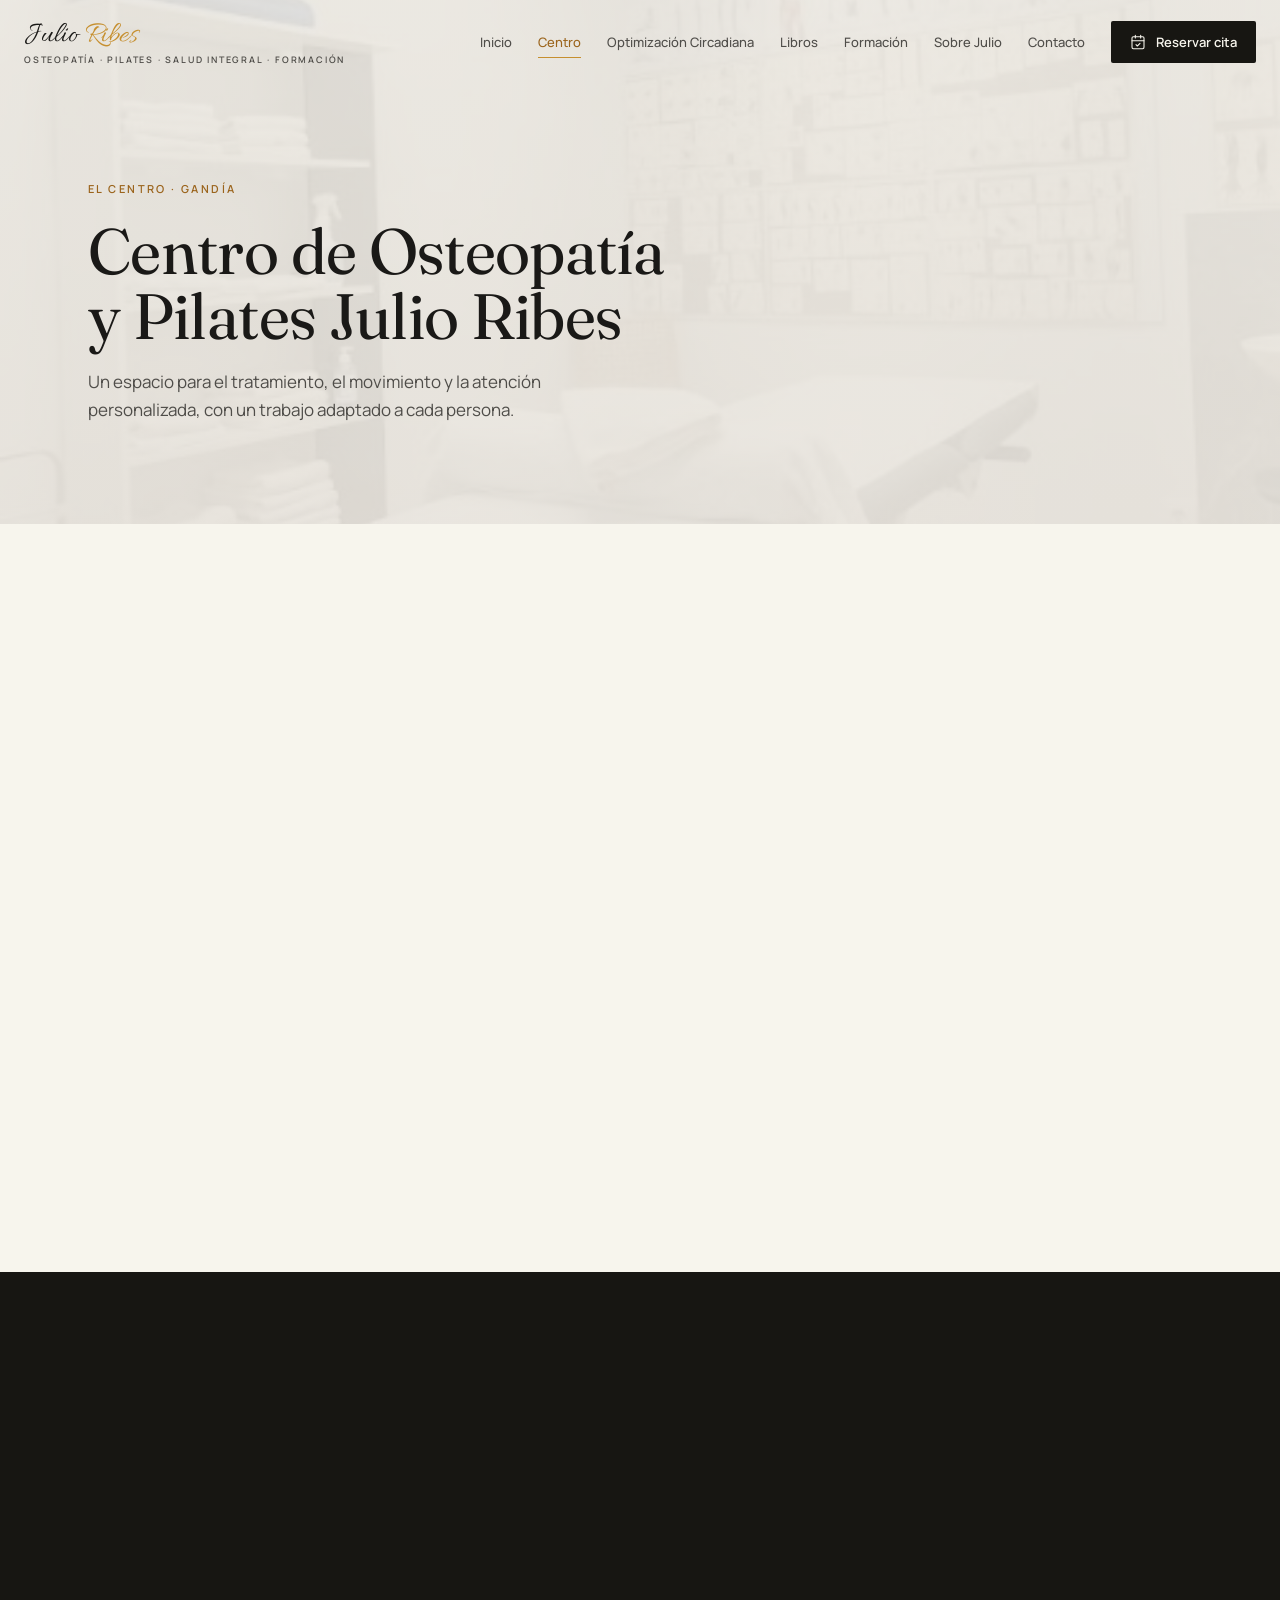
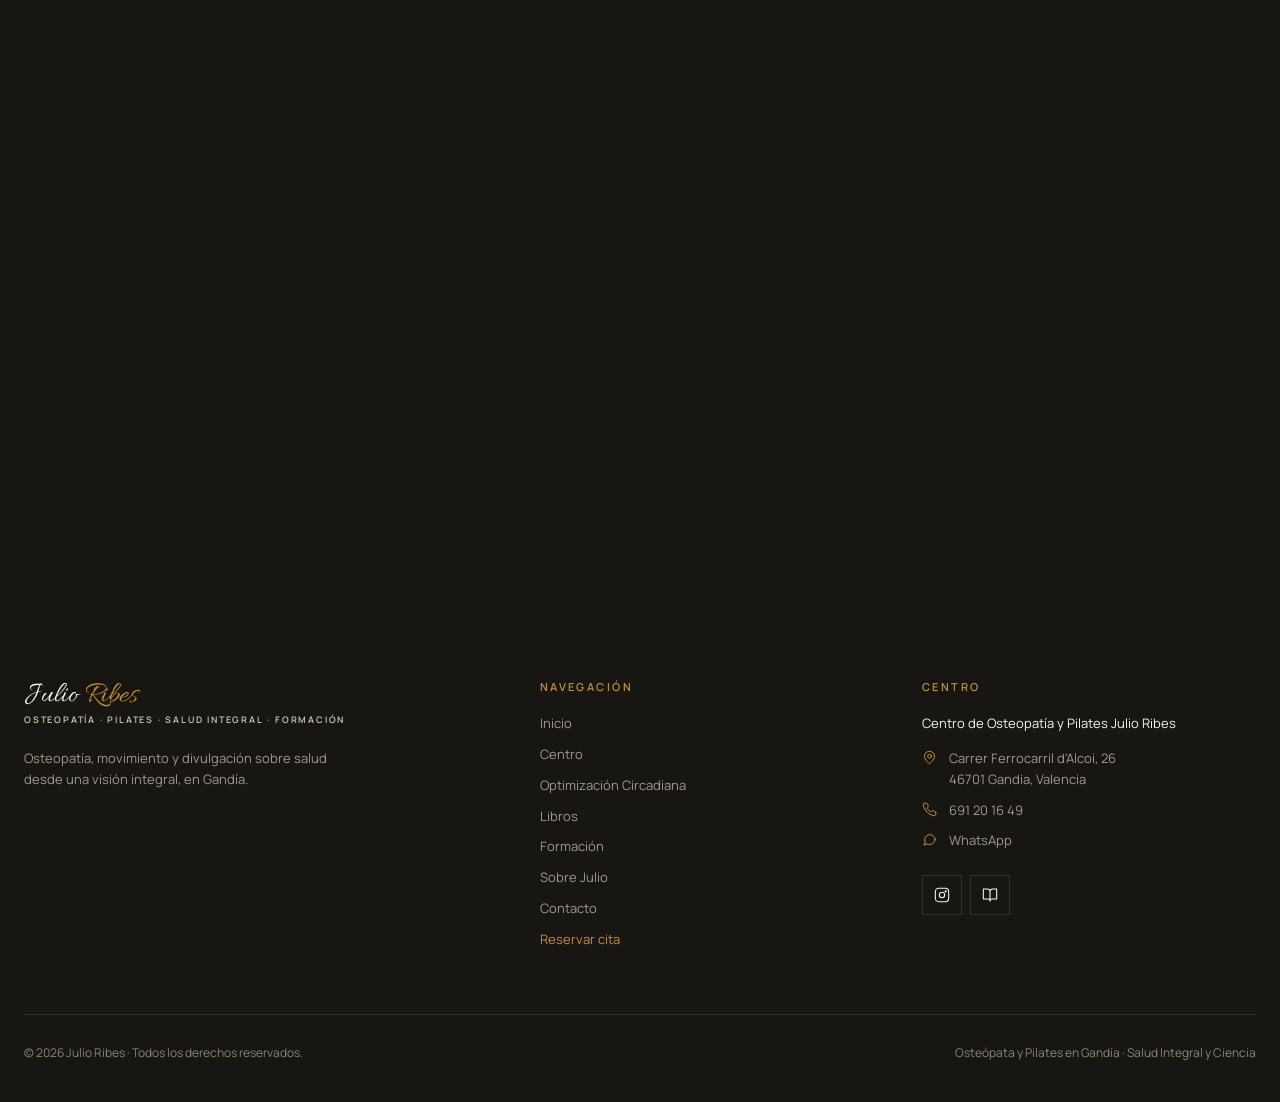
==== centro.html @ cc2babf0 "Página del centro: mosaico, filosofía de trabajo, galería y ubicación" ====
<!DOCTYPE html>
<html lang="es">
<head>
  <meta charset="UTF-8">
  <meta name="viewport" content="width=device-width, initial-scale=1.0">
  <title>Centro de Osteopatía y Pilates Julio Ribes · Gandía</title>
  <meta name="description" content="Osteopatía y Pilates con máquinas en grupos reducidos en Gandía. Atención personalizada en el Centro de Osteopatía y Pilates Julio Ribes.">
  <link rel="icon" type="image/jpeg" href="assets/favicon.jpg">
  <link rel="preconnect" href="https://fonts.googleapis.com">
  <link rel="preconnect" href="https://fonts.gstatic.com" crossorigin>
  <link href="https://fonts.googleapis.com/css2?family=Allura&family=Fraunces:ital,opsz,wght@0,9..144,400;1,9..144,400&family=Manrope:wght@400;500;600&display=swap" rel="stylesheet">
  <link rel="stylesheet" href="styles.css">
</head>
<body>
  <header class="site-header site-header--overlay">
    <div class="container container--wide site-header__inner">
      <a class="brand" href="index.html" aria-label="Julio Ribes, inicio">
          <span class="brand__name">Julio <span>Ribes</span></span>
          <span class="brand__tagline">Osteopatía · Pilates · Salud Integral · Formación</span>
        </a>
      <button class="nav-toggle" type="button" aria-expanded="false" aria-controls="site-nav" aria-label="Abrir menú">
        <span></span><span></span><span></span>
      </button>
      <nav class="site-nav" id="site-nav" aria-label="Principal">
        <ul class="site-nav__list">
            <li><a class="site-nav__link" href="index.html">Inicio</a></li>
            <li><a class="site-nav__link" href="centro.html" aria-current="page">Centro</a></li>
            <li><a class="site-nav__link" href="optimizacion-circadiana.html">Optimización Circadiana</a></li>
            <li><a class="site-nav__link" href="libros.html">Libros</a></li>
            <li><a class="site-nav__link" href="formacion.html">Formación</a></li>
            <li><a class="site-nav__link" href="sobre-julio.html">Sobre Julio</a></li>
            <li><a class="site-nav__link" href="contacto.html">Contacto</a></li>
        </ul>
        <a class="btn btn--dark" href="reservar.html"><svg class="icon" viewBox="0 0 24 24" aria-hidden="true"><rect x="3" y="4" width="18" height="18" rx="2"/><path d="M16 2v4M8 2v4M3 10h18M9 16l2 2 4-4"/></svg> Reservar cita</a>
      </nav>
    </div>
  </header>

  <main>
    <section class="page-hero page-hero--centro">
      <div class="page-hero__bg" aria-hidden="true"></div>
      <div class="container">
        <span class="eyebrow">El centro · Gandía</span>
        <h1 class="title-xl">Centro de Osteopatía<br>y Pilates Julio Ribes</h1>
        <p class="lead">Un espacio para el tratamiento, el movimiento y la atención personalizada, con un trabajo adaptado a cada persona.</p>
      </div>
    </section>

    <section class="section" aria-labelledby="lugar">
      <div class="container split reveal">
        <div class="mosaic">
          <figure class="mosaic__tall"><img src="assets/pilates-reformers.jpg" alt="Clase de Pilates con máquinas reformer en el centro" width="912" height="1600" loading="lazy"></figure>
          <figure class="mosaic__square"><img src="assets/rotulo-pilates.jpg" alt="Rótulo de madera Julio Ribes Pilates" width="1220" height="1190" loading="lazy"></figure>
          <figure class="mosaic__square"><img src="assets/reformer-ejercicio.jpg" alt="Ejercicio sobre reformer de Pilates" width="358" height="307" loading="lazy"></figure>
        </div>
        <div class="split__body">
          <h2 class="title-md" id="lugar">Un lugar pensado para escuchar tu cuerpo</h2>
          <p class="lead">En el centro se combinan la osteopatía y el Pilates con una atención cercana y personalizada. Cada persona recibe un trabajo adaptado a sus necesidades, con tiempo para escuchar, comprender y acompañar.</p>
          <ul class="services">
            <li class="service"><svg class="icon" viewBox="0 0 24 24" aria-hidden="true"><path d="M22 12h-4l-3 9L9 3l-3 9H2"/></svg><h3>Osteopatía</h3><p>Un abordaje manual que busca el origen del problema, no solo el síntoma.</p></li>
            <li class="service"><svg class="icon" viewBox="0 0 24 24" aria-hidden="true"><path d="M16 21v-2a4 4 0 0 0-4-4H6a4 4 0 0 0-4 4v2"/><circle cx="9" cy="7" r="4"/><path d="M22 21v-2a4 4 0 0 0-3-3.9M16 3.1a4 4 0 0 1 0 7.8"/></svg><h3>Pilates</h3><p>Clases con máquinas, adaptadas a cada persona y en grupos reducidos.</p></li>
          </ul>
        </div>
      </div>
    </section>

    <section class="section section--tight section--dark" aria-labelledby="filosofia">
      <div class="container split reveal">
        <div>
          <span class="eyebrow">Filosofía de trabajo</span>
          <h2 class="title-md" id="filosofia">Atención personalizada, de verdad</h2>
          <p class="lead lead--sm">El objetivo es entender qué te ocurre y darte herramientas prácticas para tu día a día. Grupos reducidos, seguimiento cercano y confianza en cada paso del proceso.</p>
        </div>
        <div>
          <span class="eyebrow">La primera visita</span>
          <ol class="visit-list">
            <li><i>01</i> Conversamos sobre tu historia, tus hábitos y lo que sientes.</li>
            <li><i>02</i> Valoramos tu cuerpo para comprender el origen del problema.</li>
            <li><i>03</i> Diseñamos un abordaje adaptado a ti, con osteopatía y movimiento.</li>
          </ol>
        </div>
      </div>
    </section>

    <section class="section" aria-labelledby="galeria">
      <div class="container reveal">
        <span class="eyebrow">Galería</span>
        <h2 class="title-md" id="galeria">El espacio</h2>
        <div class="gallery">
          <figure><img src="assets/centro-entrada.jpg" alt="Entrada del centro de osteopatía Julio Ribes" width="1200" height="1600" loading="lazy"></figure>
          <figure><img src="assets/pilates-reformers.jpg" alt="Sesión de Pilates en grupo reducido" width="912" height="1600" loading="lazy"></figure>
          <figure><img src="assets/centro-consulta.jpg" alt="Sala de consulta con camilla" width="499" height="546" loading="lazy"></figure>
          <figure><img src="assets/tratamiento-luz-roja.jpg" alt="Tratamiento manual bajo luz roja" width="376" height="661" loading="lazy"></figure>
        </div>
      </div>
    </section>

    <section class="testimonials" aria-labelledby="resenas">
      <div class="container text-center reveal">
        <span class="eyebrow">Reseñas reales de Google</span>
        <h2 class="title-lg" id="resenas">Lo que dicen quienes ya pasaron por aquí</h2>
        <p class="rating-pill"><span class="stars" aria-label="5 estrellas"><svg viewBox="0 0 24 24" aria-hidden="true"><path d="M12 2.5l2.9 6 6.6.9-4.8 4.6 1.2 6.5L12 17.4 6.1 20.5l1.2-6.5L2.5 9.4l6.6-.9z"/></svg><svg viewBox="0 0 24 24" aria-hidden="true"><path d="M12 2.5l2.9 6 6.6.9-4.8 4.6 1.2 6.5L12 17.4 6.1 20.5l1.2-6.5L2.5 9.4l6.6-.9z"/></svg><svg viewBox="0 0 24 24" aria-hidden="true"><path d="M12 2.5l2.9 6 6.6.9-4.8 4.6 1.2 6.5L12 17.4 6.1 20.5l1.2-6.5L2.5 9.4l6.6-.9z"/></svg><svg viewBox="0 0 24 24" aria-hidden="true"><path d="M12 2.5l2.9 6 6.6.9-4.8 4.6 1.2 6.5L12 17.4 6.1 20.5l1.2-6.5L2.5 9.4l6.6-.9z"/></svg><svg viewBox="0 0 24 24" aria-hidden="true"><path d="M12 2.5l2.9 6 6.6.9-4.8 4.6 1.2 6.5L12 17.4 6.1 20.5l1.2-6.5L2.5 9.4l6.6-.9z"/></svg></span> <strong>5,0</strong> en Google · 75 reseñas</p>
        <div class="slider" data-slider>
          <div class="slider__viewport">
            <ul class="slider__track">
            <li class="slide">
              <figure class="quote-card">
                <blockquote>Julio es un gran profesional que encuentra de donde viene el problema para dar la mejor solución. No ha fallado en ninguno de mis diagnósticos y para mi, tanto él como su equipo son los mejores. Recomendable al 100000%</blockquote>
                <figcaption><strong>Susana T.</strong><span>Reseña de Google</span></figcaption>
              </figure>
            </li>
            <li class="slide">
              <figure class="quote-card">
                <blockquote>Son muy buenos. Siempre atentos y ofreciendo lo mejor. Cuidándote hasta el último detalle. Son muchos años ya, y estoy encantada. Recomiendo 100% a estos increíbles profesionales.</blockquote>
                <figcaption><strong>Debora A.</strong><span>Reseña de Google</span></figcaption>
              </figure>
            </li>
            </ul>
          </div>
          <div class="slider__controls">
            <button class="slider__btn" type="button" data-slider-prev aria-label="Reseña anterior"><svg class="icon" viewBox="0 0 24 24" aria-hidden="true"><path d="m15 18-6-6 6-6"/></svg></button>
            <div class="slider__dots"></div>
            <button class="slider__btn" type="button" data-slider-next aria-label="Reseña siguiente"><svg class="icon" viewBox="0 0 24 24" aria-hidden="true"><path d="m9 18 6-6-6-6"/></svg></button>
          </div>
        </div>
      </div>
    </section>

    <section class="section section--dark" aria-labelledby="ubicacion">
      <div class="container split reveal">
        <div>
          <span class="eyebrow">Ubicación</span>
          <h2 class="title-md" id="ubicacion">Estamos en Gandía</h2>
          <ul class="contact-lines">
            <li><svg class="icon" viewBox="0 0 24 24" aria-hidden="true"><path d="M20 10c0 6-8 12-8 12s-8-6-8-12a8 8 0 0 1 16 0z"/><circle cx="12" cy="10" r="3"/></svg><span>Carrer Ferrocarril d'Alcoi, 26, 46701 Gandia, Valencia<small>(dentro del pasaje)</small></span></li>
            <li><svg class="icon" viewBox="0 0 24 24" aria-hidden="true"><path d="M22 16.9v3a2 2 0 0 1-2.2 2 19.8 19.8 0 0 1-8.6-3.1 19.5 19.5 0 0 1-6-6A19.8 19.8 0 0 1 2.1 4.2 2 2 0 0 1 4.1 2h3a2 2 0 0 1 2 1.7c.1 1 .4 1.9.7 2.8a2 2 0 0 1-.5 2.1L8.1 9.9a16 16 0 0 0 6 6l1.3-1.3a2 2 0 0 1 2.1-.4c.9.3 1.8.6 2.8.7a2 2 0 0 1 1.7 2z"/></svg><a href="tel:+34691201649">691 20 16 49</a></li>
            <li><svg class="icon" viewBox="0 0 24 24" aria-hidden="true"><path d="M21 11.5a8.4 8.4 0 0 1-9 8.4 8.6 8.6 0 0 1-3.8-.9L3 21l2-5a8.4 8.4 0 1 1 16-4.5z"/></svg><a href="https://wa.me/34691201649" target="_blank" rel="noopener">WhatsApp</a></li>
          </ul>
          <div class="btn-group">
            <a class="btn btn--gold" href="reservar.html"><svg class="icon" viewBox="0 0 24 24" aria-hidden="true"><rect x="3" y="4" width="18" height="18" rx="2"/><path d="M16 2v4M8 2v4M3 10h18M9 16l2 2 4-4"/></svg> Reservar cita</a>
            <a class="btn btn--outline-light" href="https://www.google.com/maps/search/?api=1&query=Carrer+Ferrocarril+d%27Alcoi+26%2C+46701+Gandia" target="_blank" rel="noopener"><svg class="icon" viewBox="0 0 24 24" aria-hidden="true"><path d="m3 11 19-9-9 19-2-8-8-2z"/></svg> Cómo llegar</a>
          </div>
        </div>
        <a class="map-card" href="https://www.google.com/maps/search/?api=1&query=Carrer+Ferrocarril+d%27Alcoi+26%2C+46701+Gandia" target="_blank" rel="noopener">
          <span class="map-card__body"><svg class="icon" viewBox="0 0 24 24" aria-hidden="true"><path d="M20 10c0 6-8 12-8 12s-8-6-8-12a8 8 0 0 1 16 0z"/><circle cx="12" cy="10" r="3"/></svg><strong>Abrir en Google Maps</strong><span>Carrer Ferrocarril d'Alcoi, 26 (dentro del pasaje)</span></span>
        </a>
      </div>
    </section>
  </main>

  <footer class="site-footer">
    <div class="container container--wide">
      <div class="site-footer__grid">
        <div>
          <div class="brand" aria-label="Julio Ribes, inicio">
          <span class="brand__name">Julio <span>Ribes</span></span>
          <span class="brand__tagline">Osteopatía · Pilates · Salud Integral · Formación</span>
        </div>
          <p class="site-footer__about">Osteopatía, movimiento y divulgación sobre salud desde una visión integral, en Gandía.</p>
        </div>
        <nav aria-label="Pie de página">
          <h2 class="site-footer__heading">Navegación</h2>
          <ul class="site-footer__links">
            <li><a href="index.html">Inicio</a></li>
            <li><a href="centro.html">Centro</a></li>
            <li><a href="optimizacion-circadiana.html">Optimización Circadiana</a></li>
            <li><a href="libros.html">Libros</a></li>
            <li><a href="formacion.html">Formación</a></li>
            <li><a href="sobre-julio.html">Sobre Julio</a></li>
            <li><a href="contacto.html">Contacto</a></li>
            <li><a class="is-accent" href="reservar.html">Reservar cita</a></li>
          </ul>
        </nav>
        <div>
          <h2 class="site-footer__heading">Centro</h2>
          <p class="site-footer__center">Centro de Osteopatía y Pilates Julio Ribes</p>
          <ul class="contact-lines">
            <li><svg class="icon" viewBox="0 0 24 24" aria-hidden="true"><path d="M20 10c0 6-8 12-8 12s-8-6-8-12a8 8 0 0 1 16 0z"/><circle cx="12" cy="10" r="3"/></svg><a href="https://www.google.com/maps/search/?api=1&query=Carrer+Ferrocarril+d%27Alcoi+26%2C+46701+Gandia" target="_blank" rel="noopener">Carrer Ferrocarril d'Alcoi, 26<br>46701 Gandia, Valencia</a></li>
            <li><svg class="icon" viewBox="0 0 24 24" aria-hidden="true"><path d="M22 16.9v3a2 2 0 0 1-2.2 2 19.8 19.8 0 0 1-8.6-3.1 19.5 19.5 0 0 1-6-6A19.8 19.8 0 0 1 2.1 4.2 2 2 0 0 1 4.1 2h3a2 2 0 0 1 2 1.7c.1 1 .4 1.9.7 2.8a2 2 0 0 1-.5 2.1L8.1 9.9a16 16 0 0 0 6 6l1.3-1.3a2 2 0 0 1 2.1-.4c.9.3 1.8.6 2.8.7a2 2 0 0 1 1.7 2z"/></svg><a href="tel:+34691201649">691 20 16 49</a></li>
            <li><svg class="icon" viewBox="0 0 24 24" aria-hidden="true"><path d="M21 11.5a8.4 8.4 0 0 1-9 8.4 8.6 8.6 0 0 1-3.8-.9L3 21l2-5a8.4 8.4 0 1 1 16-4.5z"/></svg><a href="https://wa.me/34691201649" target="_blank" rel="noopener">WhatsApp</a></li>
          </ul>
          <div class="social">
            <a href="https://www.instagram.com/optimizacioncircadiana/" target="_blank" rel="noopener" aria-label="Instagram de Optimización Circadiana"><svg class="icon" viewBox="0 0 24 24" aria-hidden="true"><rect x="2" y="2" width="20" height="20" rx="5"/><circle cx="12" cy="12" r="4"/><circle cx="17.5" cy="6.5" r=".8" fill="currentColor"/></svg></a>
            <a href="https://www.amazon.es/s?k=Julio+Ribes" target="_blank" rel="noopener" aria-label="Libros de Julio Ribes en Amazon"><svg class="icon" viewBox="0 0 24 24" aria-hidden="true"><path d="M2 3h6a4 4 0 0 1 4 4v14a3 3 0 0 0-3-3H2zM22 3h-6a4 4 0 0 0-4 4v14a3 3 0 0 1 3-3h7z"/></svg></a>
          </div>
        </div>
      </div>
      <div class="site-footer__bottom">
        <p>© <span data-year>2026</span> Julio Ribes · Todos los derechos reservados.</p>
        <p>Osteópata y Pilates en Gandía · Salud Integral y Ciencia</p>
      </div>
    </div>
  </footer>

  <script src="script.js"></script>
</body>
</html>
---- styles.css ----
/* ==========================================================================
   Julio Ribes — Osteopatía · Pilates · Salud Integral · Formación
   styles.css — hoja de estilos única para todas las páginas
   ========================================================================== */

/* --------------------------------------------------------------------------
   1. Tokens de diseño
   -------------------------------------------------------------------------- */
:root {
  --cream: #f7f5ed;
  --beige: #ebe7e0;
  --sand: #dccab0;
  --dark: #171612;
  --dark-2: #1f1d18;
  --ink: #1a1917;
  --text: #4f4d49;
  --muted: #8a857b;
  --muted-dark: #a0998d;
  --line: rgba(23, 22, 18, 0.12);
  --line-dark: rgba(247, 245, 237, 0.12);
  --gold: #c68f2f;
  --gold-dark: #9b641c;
  --gold-soft: rgba(198, 143, 47, 0.18);
  --red: #c5382b;
  --red-deep: #8b211d;
  --circ-bg: #170605;
  --circ-card: #1a0e0c;
  --circ-line: rgba(255, 255, 255, 0.08);

  --font-display: "Fraunces", "Georgia", serif;
  --font-body: "Manrope", "Helvetica Neue", Arial, sans-serif;
  --font-script: "Allura", "Brush Script MT", cursive;

  --container: 1152px;
  --container-wide: 1392px;
  --gutter: 24px;

  --radius: 2px;
  --shadow-card: 0 30px 60px -20px rgba(23, 22, 18, 0.18);
  --ease: cubic-bezier(0.22, 1, 0.36, 1);
}

/* --------------------------------------------------------------------------
   2. Reset y base
   -------------------------------------------------------------------------- */
*,
*::before,
*::after {
  box-sizing: border-box;
  margin: 0;
  padding: 0;
}

html {
  scroll-behavior: smooth;
  -webkit-text-size-adjust: 100%;
}

body {
  font-family: var(--font-body);
  font-size: 16px;
  line-height: 1.6;
  color: var(--text);
  background: var(--cream);
  -webkit-font-smoothing: antialiased;
  overflow-x: hidden;
}

img {
  display: block;
  max-width: 100%;
  height: auto;
}

a {
  color: inherit;
  text-decoration: none;
}

ul,
ol {
  list-style: none;
}

button {
  font: inherit;
  color: inherit;
  background: none;
  border: 0;
  cursor: pointer;
}

h1,
h2,
h3,
h4 {
  font-family: var(--font-display);
  font-weight: 400;
  color: var(--ink);
  line-height: 1.1;
  letter-spacing: -0.01em;
}

:focus-visible {
  outline: 2px solid var(--gold);
  outline-offset: 3px;
}

.visually-hidden {
  position: absolute;
  width: 1px;
  height: 1px;
  overflow: hidden;
  clip: rect(0 0 0 0);
  white-space: nowrap;
}

/* --------------------------------------------------------------------------
   3. Layout y utilidades
   -------------------------------------------------------------------------- */
.container {
  width: 100%;
  max-width: var(--container);
  margin-inline: auto;
  padding-inline: var(--gutter);
}

.container--wide {
  max-width: var(--container-wide);
}

.section {
  padding-block: 112px;
}

.section--tight {
  padding-block: 80px;
}

.section--dark {
  background: var(--dark);
  color: var(--muted-dark);
}

.section--dark h1,
.section--dark h2,
.section--dark h3 {
  color: var(--cream);
}

.section--beige {
  background: var(--beige);
}

.section--circ {
  background: var(--circ-bg);
  color: #c9bdb9;
}

.section--circ h2,
.section--circ h3 {
  color: var(--cream);
}

.section--bordered {
  border-top: 1px solid var(--circ-line);
}

.eyebrow {
  display: block;
  margin-bottom: 20px;
  font-size: 11px;
  font-weight: 600;
  letter-spacing: 0.22em;
  text-transform: uppercase;
  color: var(--gold-dark);
}

.section--dark .eyebrow {
  color: var(--gold);
}

.section--circ .eyebrow,
.eyebrow--red {
  color: var(--red);
}

.title-xl {
  font-size: clamp(40px, 5.2vw, 64px);
  line-height: 1.02;
}

.title-lg {
  font-size: clamp(34px, 4vw, 48px);
}

.title-md {
  font-size: clamp(28px, 3vw, 38px);
}

.title-sm {
  font-size: clamp(22px, 2.3vw, 26px);
}

.lead {
  max-width: 560px;
  margin-top: 20px;
  font-size: 17px;
  line-height: 1.65;
}

.lead--sm {
  font-size: 14px;
  color: var(--muted);
}

.section--dark .lead--sm {
  color: var(--muted-dark);
}

.text-center {
  text-align: center;
}

.text-center .lead {
  margin-inline: auto;
}

.divider-gold {
  border-top: 1px solid var(--gold);
}

/* Reveal al hacer scroll (se activa desde script.js) */
.reveal {
  opacity: 0;
  transform: translateY(24px);
  transition: opacity 0.8s var(--ease), transform 0.8s var(--ease);
}

.reveal.is-visible {
  opacity: 1;
  transform: none;
}

@media (prefers-reduced-motion: reduce) {
  html {
    scroll-behavior: auto;
  }

  .reveal {
    opacity: 1;
    transform: none;
    transition: none;
  }
}

/* --------------------------------------------------------------------------
   4. Botones
   -------------------------------------------------------------------------- */
.btn {
  display: inline-flex;
  align-items: center;
  justify-content: center;
  gap: 10px;
  min-height: 52px;
  padding: 14px 26px;
  font-size: 15px;
  font-weight: 600;
  line-height: 1;
  white-space: nowrap;
  border: 1px solid transparent;
  border-radius: var(--radius);
  transition: background-color 0.25s, color 0.25s, border-color 0.25s, transform 0.25s;
}

.btn:hover {
  transform: translateY(-1px);
}

.btn svg {
  width: 16px;
  height: 16px;
  flex: none;
}

.btn--sm {
  min-height: 42px;
  padding: 10px 18px;
  font-size: 13px;
}

.btn--dark {
  background: var(--dark);
  color: var(--cream);
}

.btn--dark:hover {
  background: #2a2823;
}

.btn--outline {
  background: transparent;
  color: var(--ink);
  border-color: var(--line);
}

.btn--outline:hover {
  border-color: var(--ink);
}

.btn--outline-light {
  background: transparent;
  color: var(--cream);
  border-color: var(--line-dark);
}

.btn--outline-light:hover {
  border-color: var(--cream);
}

.btn--gold {
  background: var(--gold);
  color: var(--dark);
}

.btn--gold:hover {
  background: #d49c3a;
}

.btn--light {
  background: var(--cream);
  color: var(--dark);
}

.btn--red {
  background: var(--red);
  color: #fff;
}

.btn--red:hover {
  background: #d4453a;
}

.btn--block {
  width: 100%;
}

.link-arrow {
  display: inline-flex;
  align-items: center;
  gap: 8px;
  padding-bottom: 4px;
  font-size: 14px;
  font-weight: 600;
  color: var(--ink);
  border-bottom: 1px solid var(--gold);
  transition: gap 0.25s;
}

.link-arrow:hover {
  gap: 12px;
}

.link-arrow svg {
  width: 14px;
  height: 14px;
}

.link-gold {
  display: inline-flex;
  align-items: flex-start;
  gap: 6px;
  font-size: 12px;
  font-weight: 600;
  color: var(--gold);
  line-height: 1.35;
}

.link-gold svg {
  width: 12px;
  height: 12px;
  flex: none;
  margin-top: 2px;
}

.link-gold:hover {
  text-decoration: underline;
}

.btn-group {
  display: flex;
  flex-wrap: wrap;
  gap: 12px;
}

/* Iconos de línea reutilizables */
.icon {
  width: 18px;
  height: 18px;
  stroke: currentColor;
  stroke-width: 1.6;
  fill: none;
  stroke-linecap: round;
  stroke-linejoin: round;
}

/* --------------------------------------------------------------------------
   5. Cabecera
   -------------------------------------------------------------------------- */
.site-header {
  position: sticky;
  top: 0;
  z-index: 50;
  background: var(--cream);
  transition: box-shadow 0.3s, background-color 0.3s;
}

.site-header.is-scrolled {
  box-shadow: 0 1px 0 var(--line), 0 10px 30px -20px rgba(23, 22, 18, 0.3);
}

.site-header--overlay {
  position: absolute;
  inset-inline: 0;
  top: 0;
  background: transparent;
}

.site-header--overlay.is-scrolled {
  position: fixed;
  background: var(--cream);
}

.site-header--on-dark:not(.is-scrolled) {
  background: linear-gradient(180deg, rgba(23, 22, 18, 0.85), rgba(23, 22, 18, 0));
}

.site-header__inner {
  display: flex;
  align-items: center;
  justify-content: space-between;
  gap: 24px;
  min-height: 84px;
}

.brand {
  display: block;
  line-height: 1;
}

.brand__name {
  display: block;
  font-family: var(--font-script);
  font-size: 30px;
  font-weight: 400;
  color: var(--ink);
}

.brand__name span {
  color: var(--gold);
}

.brand__tagline {
  display: block;
  margin-top: 4px;
  font-size: 9px;
  font-weight: 600;
  letter-spacing: 0.2em;
  text-transform: uppercase;
  color: var(--text);
}

.site-header--on-dark:not(.is-scrolled) .brand__name,
.site-header--on-dark:not(.is-scrolled) .brand__tagline {
  color: var(--cream);
}

.site-nav {
  display: flex;
  align-items: center;
  gap: 26px;
}

.site-nav__list {
  display: flex;
  align-items: center;
  gap: 26px;
}

.site-nav__link {
  position: relative;
  display: inline-block;
  padding-block: 6px;
  font-size: 13px;
  font-weight: 500;
  color: var(--text);
  transition: color 0.2s;
}

.site-nav__link::after {
  content: "";
  position: absolute;
  inset-inline: 0;
  bottom: 0;
  height: 1.5px;
  background: var(--gold);
  transform: scaleX(0);
  transform-origin: left;
  transition: transform 0.3s var(--ease);
}

.site-nav__link:hover,
.site-nav__link[aria-current="page"] {
  color: var(--ink);
}

.site-nav__link:hover::after,
.site-nav__link[aria-current="page"]::after {
  transform: scaleX(1);
}

.site-nav__link[aria-current="page"] {
  color: var(--gold-dark);
}

.site-header--on-dark:not(.is-scrolled) .site-nav__link {
  color: #d8d3c8;
}

.site-header--on-dark:not(.is-scrolled) .site-nav__link[aria-current="page"] {
  color: var(--gold);
}

.site-nav .btn {
  min-height: 42px;
  padding: 10px 18px;
  font-size: 13px;
}

.nav-toggle {
  display: none;
  position: relative;
  width: 44px;
  height: 44px;
  margin-right: -10px;
}

.nav-toggle span {
  position: absolute;
  left: 11px;
  width: 22px;
  height: 1.5px;
  background: var(--ink);
  transition: transform 0.3s var(--ease), opacity 0.3s;
}

.site-header--on-dark:not(.is-scrolled) .nav-toggle span {
  background: var(--cream);
}

.nav-toggle span:nth-child(1) {
  top: 15px;
}

.nav-toggle span:nth-child(2) {
  top: 21px;
}

.nav-toggle span:nth-child(3) {
  top: 27px;
}

.nav-toggle[aria-expanded="true"] span:nth-child(1) {
  transform: translateY(6px) rotate(45deg);
}

.nav-toggle[aria-expanded="true"] span:nth-child(2) {
  opacity: 0;
}

.nav-toggle[aria-expanded="true"] span:nth-child(3) {
  transform: translateY(-6px) rotate(-45deg);
}

/* --------------------------------------------------------------------------
   6. Hero de portada
   -------------------------------------------------------------------------- */
.hero {
  padding-block: 120px 180px;
}

.hero__grid {
  display: grid;
  grid-template-columns: 1.05fr 1fr;
  align-items: center;
  gap: 64px;
}

.hero__title {
  font-size: clamp(44px, 5.4vw, 76px);
  line-height: 1;
  letter-spacing: -0.02em;
}

.hero__title em {
  font-style: italic;
  color: var(--gold-dark);
}

.hero__lead {
  max-width: 460px;
  margin-top: 28px;
  font-size: 17px;
}

.hero__actions {
  margin-top: 36px;
}

.hero__proof {
  display: flex;
  flex-direction: column;
  gap: 10px;
  margin-top: 40px;
  font-size: 13px;
  color: var(--text);
}

.proof-item {
  display: flex;
  align-items: center;
  gap: 8px;
}

.proof-item strong {
  color: var(--ink);
}

.proof-item .icon {
  width: 15px;
  height: 15px;
  color: var(--gold);
}

.stars {
  display: inline-flex;
  gap: 2px;
}

.stars svg {
  width: 13px;
  height: 13px;
  fill: var(--gold);
}

.hero__figure {
  position: relative;
  justify-self: end;
  width: min(100%, 512px);
  margin-right: 24px;
}

.hero__figure::before {
  content: "";
  position: absolute;
  inset: -18px -18px 36px 30px;
  border: 1px solid var(--sand);
  z-index: 0;
}

.hero__figure img {
  position: relative;
  z-index: 1;
  width: 100%;
  aspect-ratio: 4 / 5;
  object-fit: cover;
  object-position: center top;
}

.hero__badge {
  position: absolute;
  left: -24px;
  bottom: 30px;
  z-index: 2;
  padding: 18px 24px;
  background: var(--dark);
}

.hero__badge strong {
  display: block;
  font-family: var(--font-display);
  font-style: italic;
  font-weight: 400;
  font-size: 20px;
  color: var(--gold);
}

.hero__badge span {
  display: block;
  margin-top: 6px;
  font-size: 11px;
  letter-spacing: 0.2em;
  text-transform: uppercase;
  color: #cfc9bd;
}

/* Hero de páginas interiores */
.page-hero {
  position: relative;
  padding-block: 180px 100px;
  background: var(--beige);
  overflow: hidden;
}

.page-hero__bg {
  position: absolute;
  inset: 0;
  background-size: cover;
  background-position: center;
  opacity: 0.12;
  filter: grayscale(0.2);
}

.page-hero--centro .page-hero__bg {
  background-image: url("assets/centro-consulta.jpg");
}

.page-hero--julio .page-hero__bg {
  background-image: url("assets/julio-retrato.jpg");
}

.page-hero--circadiana .page-hero__bg {
  background-image: url("assets/circadiana-hero.jpg");
}

.page-hero--rotulo .page-hero__bg {
  background-image: url("assets/rotulo-pilates.jpg");
}

.page-hero::after {
  content: "";
  position: absolute;
  inset: 0;
  background: linear-gradient(180deg, rgba(247, 245, 237, 0.25), rgba(235, 231, 224, 0.4));
  pointer-events: none;
}

.page-hero .container {
  position: relative;
  z-index: 1;
}

.page-hero--dark {
  background: var(--dark);
}

.page-hero--dark::after {
  background: linear-gradient(180deg, rgba(23, 22, 18, 0.2), rgba(23, 22, 18, 0.65));
}

.page-hero--dark .page-hero__bg {
  opacity: 0.35;
}

.page-hero--dark h1 {
  color: var(--cream);
}

.page-hero--dark .lead {
  color: #c9c3b7;
}

.page-hero--circ {
  background: var(--circ-bg);
}

.page-hero--circ::after {
  background: linear-gradient(180deg, rgba(23, 6, 5, 0.2), rgba(23, 6, 5, 0.75));
}

/* --------------------------------------------------------------------------
   7. Barra de cifras
   -------------------------------------------------------------------------- */
.stats {
  background: var(--dark);
  padding-block: 48px;
}

.stats__grid {
  display: grid;
  grid-template-columns: repeat(4, 1fr);
  max-width: 1200px;
  margin-inline: auto;
  border-bottom: 1px solid var(--line-dark);
}

.stat {
  padding: 16px 24px 28px;
  text-align: center;
  border-left: 1px solid var(--line-dark);
}

.stat:first-child {
  border-left: 0;
}

.stat__value {
  display: block;
  font-family: var(--font-display);
  font-style: italic;
  font-size: 36px;
  color: var(--gold);
}

.stat__label {
  display: block;
  margin-top: 8px;
  font-size: 11px;
  letter-spacing: 0.2em;
  text-transform: uppercase;
  color: var(--muted-dark);
}

/* --------------------------------------------------------------------------
   8. Listas numeradas (universo, recorrido, formación)
   -------------------------------------------------------------------------- */
.index-list {
  margin-top: 56px;
  border-top: 1px solid var(--line-dark);
}

.index-list__item {
  display: grid;
  grid-template-columns: 130px 1fr 1fr 40px;
  align-items: center;
  gap: 24px;
  padding-block: 40px;
  border-bottom: 1px solid var(--line-dark);
  transition: background-color 0.3s;
}

.index-list__item:hover {
  background: rgba(255, 255, 255, 0.02);
}

.index-list__num {
  font-family: var(--font-display);
  font-style: italic;
  font-size: 40px;
  color: var(--gold);
}

.index-list__title {
  font-size: clamp(24px, 2.4vw, 30px);
  color: var(--cream);
}

.index-list__desc {
  font-size: 14px;
  color: var(--muted-dark);
}

.index-list__links {
  display: flex;
  flex-wrap: wrap;
  gap: 16px 32px;
  margin-top: 14px;
}

.index-list__arrow {
  justify-self: end;
  color: var(--gold);
  transition: transform 0.3s var(--ease);
}

.index-list__item:hover .index-list__arrow {
  transform: translate(3px, -3px);
}

.index-list__arrow .icon {
  width: 16px;
  height: 16px;
}

/* Recorrido (fondo claro) */
.steps {
  margin-top: 48px;
}

.step {
  display: grid;
  grid-template-columns: 1fr 1.3fr;
  align-items: center;
  gap: 24px;
  padding-block: 40px;
  border-bottom: 1px solid var(--line);
}

.step__title {
  display: flex;
  align-items: baseline;
  gap: 12px;
  font-size: 26px;
}

.step__title i {
  font-style: italic;
  font-size: 22px;
  color: var(--gold);
}

.step__desc {
  font-size: 15px;
}

/* Lista corta de primera visita */
.visit-list li {
  display: flex;
  align-items: baseline;
  gap: 14px;
  margin-bottom: 18px;
  font-size: 15px;
}

.visit-list i {
  font-family: var(--font-display);
  font-style: italic;
  font-size: 22px;
  color: var(--gold);
}

/* --------------------------------------------------------------------------
   9. Bloques a dos columnas (texto + imagen)
   -------------------------------------------------------------------------- */
.split {
  display: grid;
  grid-template-columns: 1fr 1fr;
  align-items: center;
  gap: 56px;
}

.split--reverse > :first-child {
  order: 2;
}

.split__media img {
  width: 100%;
  aspect-ratio: 4 / 5;
  object-fit: cover;
}

.split__media--tall img {
  aspect-ratio: 3 / 4;
}

.split__media--wide img {
  aspect-ratio: 4 / 3;
}

.split__body .btn-group {
  margin-top: 32px;
}

.split__body .lead {
  margin-top: 16px;
}

.split__body .link-arrow {
  margin-top: 28px;
}

.feature-list {
  display: grid;
  grid-template-columns: 1fr 1fr;
  gap: 14px 32px;
  margin-top: 28px;
  font-size: 14px;
}

.feature-list li {
  display: flex;
  align-items: center;
  gap: 10px;
}

.feature-list li::before {
  content: "";
  width: 16px;
  height: 1px;
  background: var(--gold);
}

/* Mosaico del centro */
.mosaic {
  display: grid;
  grid-template-columns: 1fr 1fr;
  grid-template-rows: 1fr 1fr;
  gap: 12px;
}

.mosaic img {
  width: 100%;
  height: 100%;
  object-fit: cover;
}

.mosaic__tall {
  grid-row: 1 / 3;
}

.mosaic__tall img {
  aspect-ratio: 3 / 4;
}

.mosaic__square img {
  aspect-ratio: 1 / 1;
}

.services {
  display: grid;
  grid-template-columns: 1fr 1fr;
  gap: 24px;
  margin-top: 40px;
}

.service {
  padding-top: 20px;
  border-top: 1px solid var(--gold);
}

.service .icon {
  color: var(--gold);
}

.service h3 {
  margin-top: 14px;
  font-size: 20px;
}

.service p {
  margin-top: 8px;
  font-size: 13px;
}

/* --------------------------------------------------------------------------
   10. Bloque Optimización Circadiana
   -------------------------------------------------------------------------- */
.circ-banner {
  position: relative;
  overflow: hidden;
  background: var(--circ-bg);
  color: #c9bdb9;
}

.circ-banner__bg {
  position: absolute;
  inset: 0;
  background: radial-gradient(60% 80% at 85% 50%, rgba(139, 33, 29, 0.85), rgba(23, 6, 5, 0) 70%);
}

.circ-banner .container {
  position: relative;
  z-index: 1;
}

.circ-banner h2 {
  color: var(--cream);
}

.pillars {
  display: grid;
  grid-template-columns: repeat(2, 1fr);
  border: 1px solid var(--circ-line);
  background: rgba(26, 14, 12, 0.7);
}

.pillars--3 {
  grid-template-columns: repeat(3, 1fr);
  margin-top: 40px;
  background: var(--circ-card);
}

.pillar {
  padding: 24px 20px;
  border-right: 1px solid var(--circ-line);
  border-bottom: 1px solid var(--circ-line);
}

.pillars:not(.pillars--3) .pillar:nth-child(2n),
.pillars--3 .pillar:nth-child(3n) {
  border-right: 0;
}

.pillars:not(.pillars--3) .pillar:nth-last-child(-n + 2),
.pillars--3 .pillar:nth-last-child(-n + 3) {
  border-bottom: 0;
}

.pillar .icon {
  color: var(--red);
  margin-bottom: 18px;
}

.pillar h3 {
  font-size: 20px;
  color: var(--red);
}

.pillars--3 .pillar h3 {
  color: var(--cream);
}

.pillar p {
  margin-top: 10px;
  font-size: 13px;
  color: #b7aba7;
}

.community {
  background: var(--red-deep);
  color: #efe0dc;
  text-align: center;
  padding-block: 88px;
}

.community__number {
  display: block;
  font-family: var(--font-display);
  font-style: italic;
  font-size: clamp(56px, 7vw, 80px);
  line-height: 1;
  color: var(--cream);
}

.community__label {
  display: block;
  margin-top: 16px;
  font-size: 11px;
  letter-spacing: 0.22em;
  text-transform: uppercase;
}

.community p {
  max-width: 540px;
  margin: 24px auto 0;
  font-size: 16px;
}

.posts {
  display: grid;
  grid-template-columns: repeat(3, 1fr);
  gap: 16px;
  margin-top: 40px;
}

.post {
  display: block;
  padding: 2px;
  border: 1px solid var(--circ-line);
  overflow: hidden;
}

.post img {
  width: 100%;
  aspect-ratio: 1 / 1;
  object-fit: cover;
  transition: transform 0.6s var(--ease);
}

.post:hover img {
  transform: scale(1.04);
}

.library {
  display: flex;
  align-items: center;
  justify-content: space-between;
  gap: 40px;
}

.library .lead {
  margin-top: 12px;
  font-size: 15px;
}

/* --------------------------------------------------------------------------
   11. Libros
   -------------------------------------------------------------------------- */
.books-preview {
  display: grid;
  grid-template-columns: repeat(3, 1fr);
  gap: 24px;
}

.books-preview img {
  width: 100%;
  aspect-ratio: 2 / 3;
  object-fit: cover;
  border: 1px solid var(--line);
  padding: 4px;
  background: #fff;
  box-shadow: 0 20px 40px -24px rgba(23, 22, 18, 0.35);
  transition: transform 0.4s var(--ease);
}

.books-preview a:hover img {
  transform: translateY(-6px);
}

.tabs {
  display: flex;
  gap: 8px;
  margin-top: 36px;
  border-bottom: 1px solid var(--line);
}

.tab {
  padding: 14px 24px;
  margin-bottom: -1px;
  font-size: 14px;
  font-weight: 500;
  color: var(--muted);
  border-bottom: 2px solid transparent;
  transition: color 0.2s, border-color 0.2s;
}

.tab:hover {
  color: var(--ink);
}

.tab[aria-selected="true"] {
  color: var(--gold-dark);
  border-bottom-color: var(--gold);
}

.tab-panel[hidden] {
  display: none;
}

.book-grid {
  display: grid;
  grid-template-columns: repeat(4, 1fr);
  gap: 48px 32px;
  margin-top: 40px;
}

.book__cover {
  position: relative;
  aspect-ratio: 2 / 3;
  perspective: 1400px;
}

.book__inner {
  position: relative;
  width: 100%;
  height: 100%;
  transform-style: preserve-3d;
  transition: transform 0.8s var(--ease);
}

.book.is-flipped .book__inner {
  transform: rotateY(180deg);
}

.book__face {
  position: absolute;
  inset: 0;
  backface-visibility: hidden;
  padding: 4px;
  background: #fff;
  border: 1px solid var(--line);
}

.book__face img {
  width: 100%;
  height: 100%;
  object-fit: cover;
}

.book__face--back {
  transform: rotateY(180deg);
}

.book__title {
  margin-top: 18px;
  font-size: 18px;
  line-height: 1.3;
  min-height: 2.6em;
}

.book__actions {
  display: grid;
  gap: 8px;
  margin-top: 14px;
}

.book__actions .btn {
  min-height: 38px;
  padding: 8px 14px;
  font-size: 12px;
  width: 100%;
}

.btn--flip {
  color: var(--gold-dark);
  border-color: rgba(198, 143, 47, 0.45);
}

.btn--flip:hover {
  border-color: var(--gold);
  background: var(--gold-soft);
}

.btn--flip .icon {
  width: 13px;
  height: 13px;
}

/* --------------------------------------------------------------------------
   12. Testimonios
   -------------------------------------------------------------------------- */
.testimonials {
  padding-block: 112px;
  background: var(--beige);
}

.rating-pill {
  display: inline-flex;
  align-items: center;
  gap: 8px;
  margin-top: 24px;
  padding: 8px 16px;
  font-size: 13px;
  background: #fff;
  border: 1px solid var(--line);
  border-radius: 999px;
}

.rating-pill strong {
  color: var(--gold-dark);
}

.slider {
  position: relative;
  max-width: 768px;
  margin: 56px auto 0;
}

.slider__viewport {
  overflow: hidden;
}

.slider__track {
  display: flex;
  transition: transform 0.6s var(--ease);
}

.slide {
  flex: 0 0 100%;
  padding: 12px;
}

.quote-card {
  position: relative;
  padding: 56px 48px 40px;
  text-align: center;
  background: var(--cream);
  box-shadow: var(--shadow-card);
}

.quote-card::before {
  content: "\201D";
  position: absolute;
  top: -28px;
  left: 28px;
  font-family: var(--font-display);
  font-size: 110px;
  line-height: 1;
  color: var(--sand);
}

.quote-card blockquote {
  font-family: var(--font-display);
  font-style: italic;
  font-size: clamp(19px, 2vw, 25px);
  line-height: 1.4;
  color: var(--ink);
}

.quote-card figcaption {
  margin-top: 28px;
  font-size: 13px;
}

.quote-card figcaption strong {
  display: block;
  font-weight: 600;
  color: var(--ink);
}

.quote-card figcaption span {
  display: block;
  margin-top: 4px;
  font-size: 10px;
  letter-spacing: 0.2em;
  text-transform: uppercase;
  color: var(--muted);
}

.slider__controls {
  display: flex;
  align-items: center;
  justify-content: center;
  gap: 24px;
  margin-top: 32px;
}

.slider__btn {
  display: grid;
  place-items: center;
  width: 44px;
  height: 44px;
  border: 1px solid var(--line);
  border-radius: 50%;
  background: var(--cream);
  color: var(--ink);
  transition: border-color 0.2s, background-color 0.2s;
}

.slider__btn:hover {
  border-color: var(--ink);
}

.slider__btn .icon {
  width: 14px;
  height: 14px;
}

.slider__dots {
  display: flex;
  align-items: center;
  gap: 8px;
}

.slider__dot {
  width: 6px;
  height: 6px;
  padding: 0;
  border-radius: 999px;
  background: #cdc7bb;
  transition: width 0.3s var(--ease), background-color 0.3s;
}

.slider__dot[aria-current="true"] {
  width: 28px;
  background: var(--gold);
}

/* --------------------------------------------------------------------------
   13. CTA final y ubicación
   -------------------------------------------------------------------------- */
.cta {
  padding-block: 128px;
  text-align: center;
}

.cta .lead {
  margin-inline: auto;
}

.cta .btn-group {
  justify-content: center;
  margin-top: 40px;
}

.cta__address {
  display: inline-flex;
  align-items: center;
  gap: 8px;
  margin-top: 36px;
  font-size: 13px;
  color: var(--muted-dark);
}

.cta__address .icon {
  width: 15px;
  height: 15px;
  color: var(--gold);
}

.contact-lines {
  display: grid;
  gap: 18px;
  margin-top: 28px;
  font-size: 15px;
}

.contact-lines li {
  display: flex;
  align-items: flex-start;
  gap: 12px;
}

.contact-lines .icon {
  flex: none;
  margin-top: 3px;
  color: var(--gold);
}

.contact-lines small {
  display: block;
  font-size: 13px;
  color: var(--muted-dark);
}

.contact-lines + .btn-group {
  margin-top: 32px;
}

.map-card {
  background-image: url("assets/centro-entrada.jpg");
  position: relative;
  display: grid;
  place-items: center;
  aspect-ratio: 4 / 3;
  border: 1px solid var(--line-dark);
  background-size: cover;
  background-position: center;
  color: var(--cream);
  text-align: center;
  overflow: hidden;
}

.map-card::before {
  content: "";
  position: absolute;
  inset: 0;
  background: rgba(23, 22, 18, 0.72);
  transition: background-color 0.3s;
}

.map-card:hover::before {
  background: rgba(23, 22, 18, 0.55);
}

.map-card__body {
  position: relative;
  z-index: 1;
}

.map-card__body .icon {
  width: 24px;
  height: 24px;
  margin: 0 auto 12px;
  color: var(--gold);
}

.map-card__body strong {
  display: block;
  font-family: var(--font-display);
  font-weight: 400;
  font-size: 22px;
}

.map-card__body span {
  display: block;
  margin-top: 6px;
  font-size: 13px;
  color: var(--muted-dark);
}

/* --------------------------------------------------------------------------
   14. Galería
   -------------------------------------------------------------------------- */
.gallery {
  display: grid;
  grid-template-columns: repeat(4, 1fr);
  gap: 16px;
  margin-top: 40px;
}

.gallery figure {
  overflow: hidden;
}

.gallery img {
  width: 100%;
  aspect-ratio: 3 / 4;
  object-fit: cover;
  transition: transform 0.6s var(--ease);
}

.gallery figure:hover img {
  transform: scale(1.04);
}

/* --------------------------------------------------------------------------
   15. Tarjetas en rejilla (visión, atajos, reservar)
   -------------------------------------------------------------------------- */
.facets {
  display: grid;
  grid-template-columns: 1fr 1fr;
  margin-top: 48px;
  border: 1px solid var(--line-dark);
}

.facet {
  padding: 32px 24px;
  border-right: 1px solid var(--line-dark);
  border-bottom: 1px solid var(--line-dark);
}

.facet:nth-child(2n) {
  border-right: 0;
}

.facet:nth-last-child(-n + 2) {
  border-bottom: 0;
}

.facet i {
  font-family: var(--font-display);
  font-style: italic;
  font-size: 26px;
  color: var(--gold);
}

.facet h3 {
  margin-top: 14px;
  font-size: 22px;
}

.facet p {
  margin-top: 10px;
  font-size: 14px;
}

.cards {
  display: grid;
  grid-template-columns: repeat(3, 1fr);
  gap: 24px;
}

.cards--2 {
  grid-template-columns: repeat(2, 1fr);
}

.card {
  display: flex;
  flex-direction: column;
  padding: 28px;
  border: 1px solid var(--line);
  background: var(--cream);
  transition: border-color 0.3s, transform 0.3s var(--ease);
}

a.card:hover {
  border-color: var(--gold);
  transform: translateY(-3px);
}

.card .icon {
  color: var(--gold);
}

.card__icon {
  display: grid;
  place-items: center;
  width: 56px;
  height: 56px;
  margin-bottom: 28px;
  background: var(--dark);
  color: var(--cream);
}

.card__icon .icon {
  color: var(--cream);
  width: 20px;
  height: 20px;
}

.card h3 {
  margin-top: 18px;
  font-size: 22px;
}

.card__icon + h3 {
  margin-top: 0;
}

.card p {
  margin-top: 8px;
  font-size: 14px;
}

.card .link-arrow {
  margin-top: 20px;
  border-bottom: 0;
  padding-bottom: 0;
  font-size: 13px;
}

.card .btn {
  margin-top: 24px;
  justify-content: flex-start;
  min-height: 42px;
  font-size: 13px;
}

.card__phone {
  display: inline-block;
  margin-top: 24px;
  font-size: 18px;
  font-weight: 600;
  color: var(--gold-dark);
}

/* Lista de formaciones */
.course-list {
  margin-top: 48px;
}

.course {
  display: grid;
  grid-template-columns: 100px 1fr auto;
  align-items: center;
  gap: 24px;
  padding-block: 44px;
  border-bottom: 1px solid var(--line);
}

.course:first-child {
  border-top: 1px solid var(--line);
}

.course i {
  font-family: var(--font-display);
  font-style: italic;
  font-size: 44px;
  color: var(--gold);
}

.course h3 {
  font-size: 26px;
}

.course p {
  margin-top: 8px;
  font-size: 14px;
}

/* --------------------------------------------------------------------------
   16. Contacto
   -------------------------------------------------------------------------- */
.contact-rows {
  display: grid;
  gap: 14px;
  margin-top: 36px;
}

.contact-row {
  display: grid;
  grid-template-columns: auto 1fr auto;
  align-items: center;
  gap: 20px;
  padding: 16px;
  border: 1px solid var(--line);
  background: var(--cream);
}

.contact-row__icon {
  display: grid;
  place-items: center;
  width: 56px;
  height: 56px;
  background: var(--dark);
  color: var(--cream);
}

.contact-row__label {
  display: block;
  font-size: 10px;
  letter-spacing: 0.18em;
  text-transform: uppercase;
  color: var(--muted);
}

.contact-row__value {
  display: block;
  margin-top: 4px;
  font-family: var(--font-display);
  font-size: 22px;
  color: var(--ink);
}

.contact-row__value--sm {
  font-family: var(--font-body);
  font-size: 16px;
}

.contact-row small {
  display: block;
  font-size: 12px;
  color: var(--muted);
}

.reserve-bar {
  background: var(--beige);
  padding-block: 40px;
}

.reserve-bar__inner {
  display: flex;
  flex-wrap: wrap;
  align-items: center;
  justify-content: center;
  gap: 24px 48px;
  font-size: 14px;
}

.reserve-bar__inner .proof-item strong {
  font-weight: 600;
}

/* --------------------------------------------------------------------------
   17. Pie de página
   -------------------------------------------------------------------------- */
.site-footer {
  padding-block: 88px 40px;
  background: var(--dark);
  color: var(--muted-dark);
  font-size: 13px;
}

.site-footer__grid {
  display: grid;
  grid-template-columns: 1.4fr 1fr 1fr;
  gap: 48px;
}

.site-footer .brand__name,
.site-footer .brand__tagline {
  color: var(--cream);
}

.site-footer .brand__tagline {
  color: #cfc9bd;
}

.site-footer__about {
  max-width: 320px;
  margin-top: 24px;
}

.site-footer__heading {
  margin-bottom: 20px;
  font-family: var(--font-body);
  font-size: 11px;
  font-weight: 600;
  letter-spacing: 0.22em;
  text-transform: uppercase;
  color: var(--gold);
}

.site-footer__links li + li {
  margin-top: 10px;
}

.site-footer__links a {
  transition: color 0.2s;
}

.site-footer__links a:hover {
  color: var(--cream);
}

.site-footer__links a.is-accent {
  color: var(--gold);
}

.site-footer__center {
  margin-bottom: 14px;
  color: var(--cream);
}

.site-footer .contact-lines {
  margin-top: 0;
  gap: 10px;
  font-size: 13px;
}

.site-footer .contact-lines .icon {
  width: 15px;
  height: 15px;
  margin-top: 2px;
}

.social {
  display: flex;
  gap: 8px;
  margin-top: 24px;
}

.social a {
  display: grid;
  place-items: center;
  width: 40px;
  height: 40px;
  border: 1px solid var(--line-dark);
  color: var(--cream);
  transition: border-color 0.2s, background-color 0.2s;
}

.social a:hover {
  border-color: var(--gold);
  background: rgba(198, 143, 47, 0.1);
}

.social .icon {
  width: 16px;
  height: 16px;
}

.site-footer__bottom {
  display: flex;
  flex-wrap: wrap;
  justify-content: space-between;
  gap: 12px;
  margin-top: 64px;
  padding-top: 28px;
  border-top: 1px solid var(--line-dark);
  font-size: 12px;
  color: var(--muted);
}

/* --------------------------------------------------------------------------
   18. Responsive
   -------------------------------------------------------------------------- */
@media (max-width: 1024px) {
  .hero__grid {
    gap: 40px;
  }

  .book-grid {
    grid-template-columns: repeat(3, 1fr);
  }

  .gallery {
    grid-template-columns: repeat(2, 1fr);
  }

  .index-list__item {
    grid-template-columns: 90px 1fr 1fr 32px;
  }
}

@media (max-width: 880px) {
  .section {
    padding-block: 80px;
  }

  /* Navegación móvil */
  .nav-toggle {
    display: block;
  }

  .site-nav {
    position: absolute;
    inset-inline: 0;
    top: 100%;
    flex-direction: column;
    align-items: stretch;
    gap: 8px;
    padding: 16px var(--gutter) 28px;
    background: var(--cream);
    border-top: 1px solid var(--line);
    box-shadow: 0 30px 40px -20px rgba(23, 22, 18, 0.3);
    transform: translateY(-8px);
    opacity: 0;
    visibility: hidden;
    transition: opacity 0.3s, transform 0.3s var(--ease), visibility 0.3s;
  }

  .site-nav.is-open {
    opacity: 1;
    visibility: visible;
    transform: none;
  }

  .site-nav__list {
    flex-direction: column;
    align-items: stretch;
    gap: 0;
  }

  .site-nav__link {
    display: block;
    padding-block: 12px;
    font-size: 16px;
    border-bottom: 1px solid var(--line);
  }

  .site-nav__link::after {
    display: none;
  }

  .site-header--on-dark:not(.is-scrolled) .site-nav__link {
    color: var(--text);
  }

  .site-nav .btn {
    margin-top: 12px;
    min-height: 48px;
  }

  .site-header--overlay {
    position: fixed;
  }

  .site-header--on-dark:not(.is-scrolled).site-header--overlay .site-nav {
    background: var(--cream);
  }

  /* Hero */
  .hero {
    padding-block: 64px 96px;
  }

  .hero__grid {
    grid-template-columns: 1fr;
  }

  .hero__figure {
    justify-self: start;
    margin-right: 0;
    margin-top: 24px;
  }

  .hero__badge {
    left: 16px;
  }

  .page-hero {
    padding-block: 140px 72px;
  }

  /* Rejillas */
  .stats__grid {
    grid-template-columns: repeat(2, 1fr);
  }

  .stat:nth-child(3) {
    border-left: 0;
  }

  .stat:nth-child(-n + 2) {
    border-bottom: 1px solid var(--line-dark);
  }

  .index-list__item {
    grid-template-columns: 60px 1fr 32px;
  }

  .index-list__desc {
    grid-column: 2;
  }

  .index-list__arrow {
    grid-row: 1;
    grid-column: 3;
  }

  .step {
    grid-template-columns: 1fr;
    gap: 12px;
  }

  .split,
  .split--reverse {
    grid-template-columns: 1fr;
    gap: 36px;
  }

  .split--reverse > :first-child {
    order: 0;
  }

  .split__media img {
    aspect-ratio: 4 / 3;
  }

  .pillars--3 {
    grid-template-columns: repeat(2, 1fr);
  }

  .pillars--3 .pillar:nth-child(3n) {
    border-right: 1px solid var(--circ-line);
  }

  .pillars--3 .pillar:nth-child(2n) {
    border-right: 0;
  }

  .pillars--3 .pillar:nth-last-child(-n + 3) {
    border-bottom: 1px solid var(--circ-line);
  }

  .pillars--3 .pillar:nth-last-child(-n + 2) {
    border-bottom: 0;
  }

  .posts,
  .cards,
  .cards--2 {
    grid-template-columns: 1fr;
  }

  .library {
    flex-direction: column;
    align-items: flex-start;
  }

  .facets {
    grid-template-columns: 1fr;
  }

  .facet {
    border-right: 0;
  }

  .facet:nth-last-child(2) {
    border-bottom: 1px solid var(--line-dark);
  }

  .course {
    grid-template-columns: 60px 1fr;
  }

  .course .btn {
    grid-column: 2;
    justify-self: start;
  }

  .contact-row {
    grid-template-columns: auto 1fr;
  }

  .contact-row .btn {
    grid-column: 1 / -1;
    width: 100%;
  }

  .site-footer__grid {
    grid-template-columns: 1fr;
    gap: 40px;
  }

  .quote-card {
    padding: 44px 24px 32px;
  }
}

@media (max-width: 600px) {
  .title-xl {
    font-size: 38px;
  }

  .hero__title {
    font-size: 42px;
  }

  .books-preview {
    gap: 12px;
  }

  .book-grid {
    grid-template-columns: repeat(2, 1fr);
    gap: 32px 16px;
  }

  .feature-list {
    grid-template-columns: 1fr;
  }

  .mosaic {
    grid-template-columns: 1fr 1fr;
    grid-template-rows: auto;
  }

  .mosaic__tall {
    grid-column: 1 / -1;
    grid-row: auto;
  }

  .mosaic__tall img {
    aspect-ratio: 4 / 3;
  }

  .services,
  .gallery {
    grid-template-columns: 1fr;
  }

  .pillars,
  .pillars--3 {
    grid-template-columns: 1fr;
  }

  .pillar,
  .pillars--3 .pillar:nth-child(3n) {
    border-right: 0;
  }

  .pillar:not(:last-child),
  .pillars--3 .pillar:not(:last-child) {
    border-bottom: 1px solid var(--circ-line);
  }

  .stats__grid {
    grid-template-columns: 1fr;
  }

  .stat {
    border-left: 0;
    border-bottom: 1px solid var(--line-dark);
  }

  .stat:last-child {
    border-bottom: 0;
  }

  .btn-group .btn {
    width: 100%;
  }

  .hero__figure::before {
    inset: -12px -12px 24px 20px;
  }
}
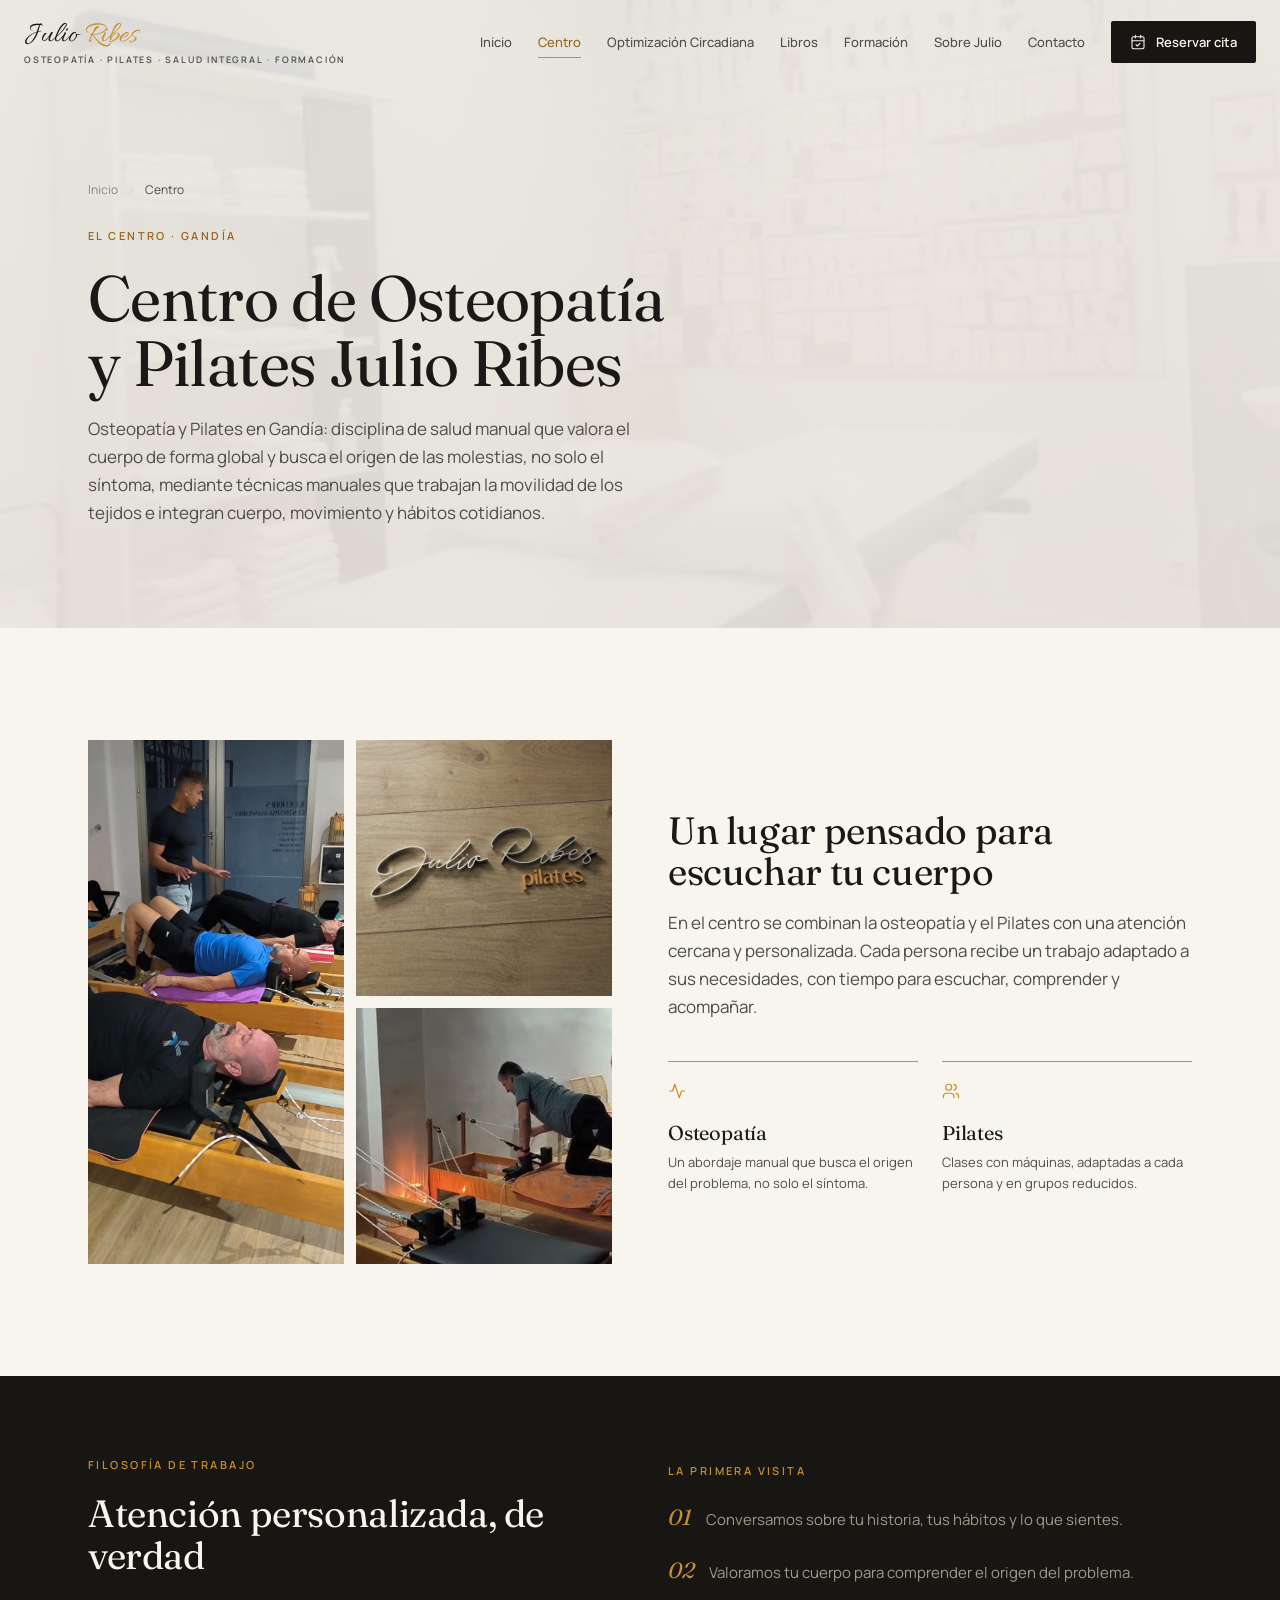
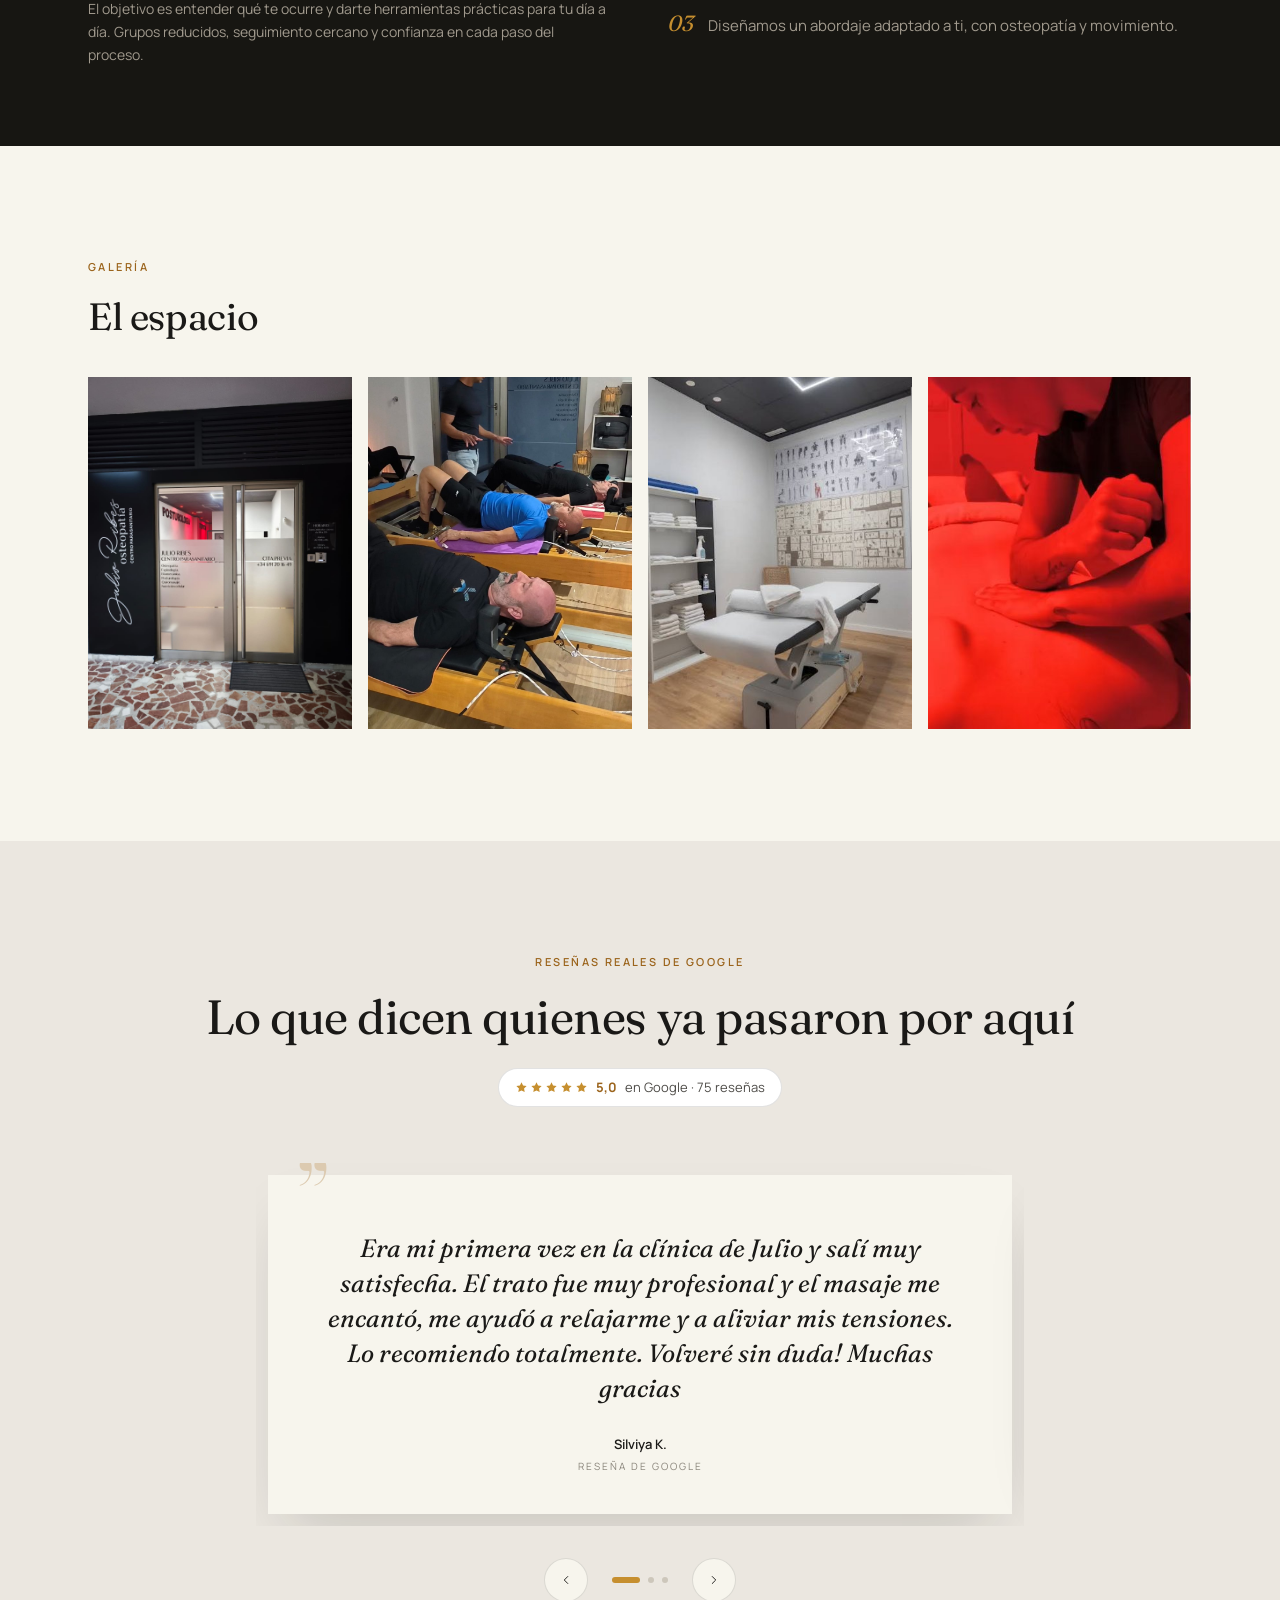
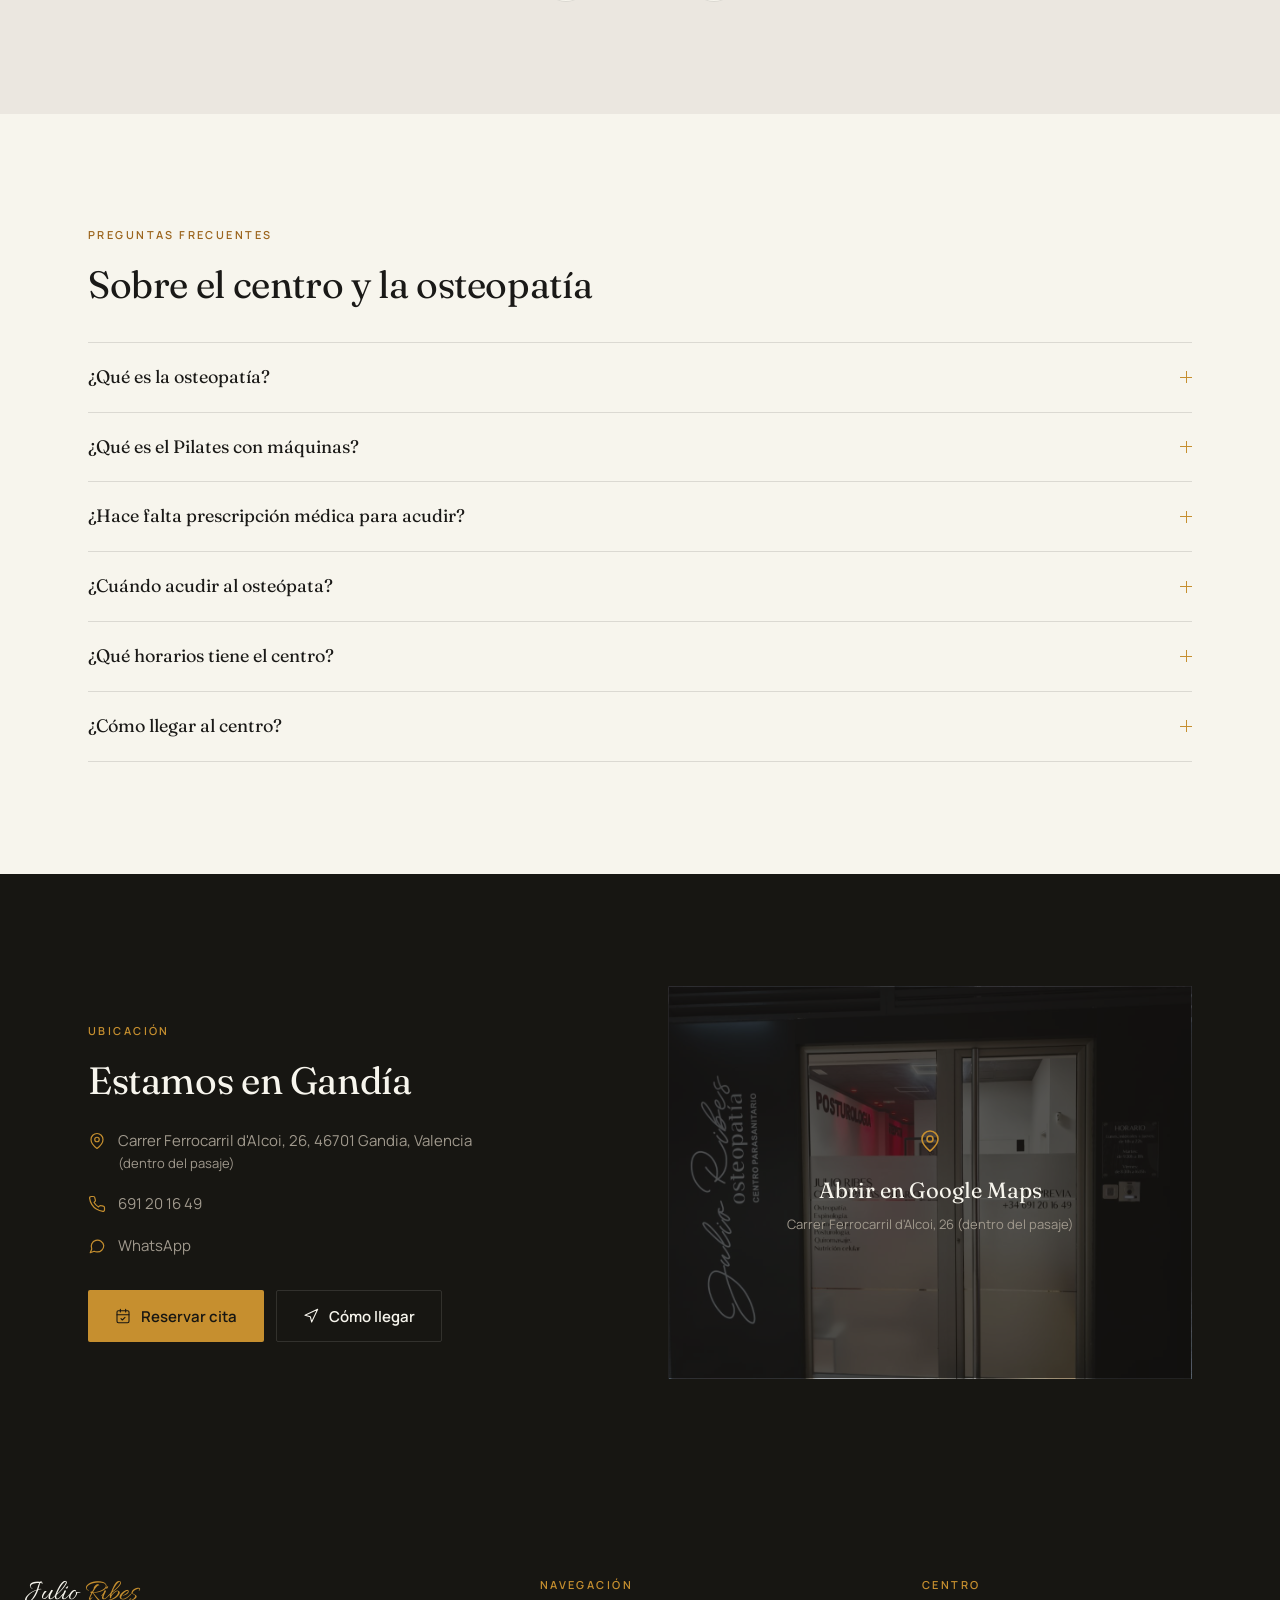
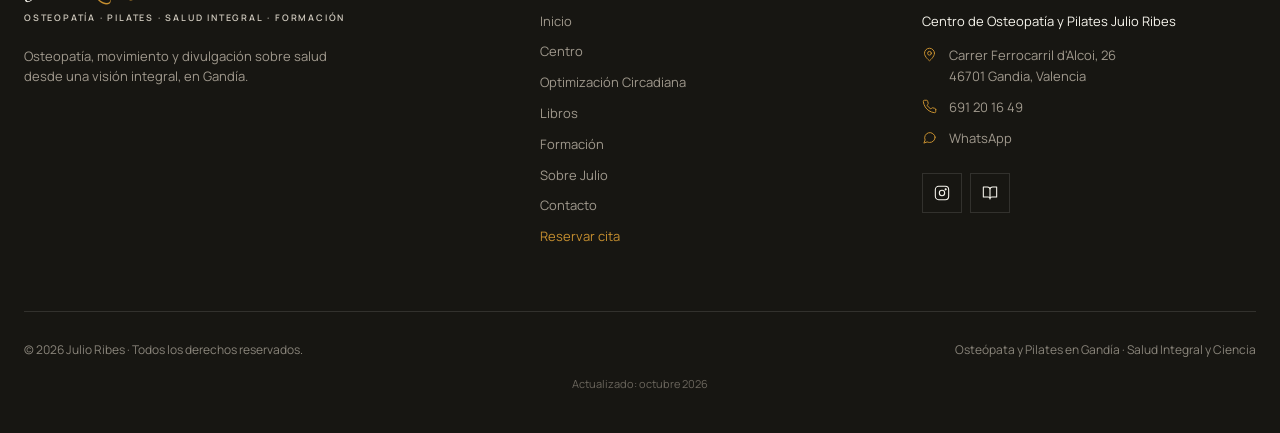
==== commit cae7a9a4: "Preguntas frecuentes, migas de pan, descripciones de libros y trayectoria - Bloque de preguntas frec" ====
--- a/centro.html
+++ b/centro.html
@@ -40,9 +40,12 @@
     <section class="page-hero page-hero--centro">
       <div class="page-hero__bg" aria-hidden="true"></div>
       <div class="container">
+        <nav class="breadcrumb" aria-label="Migas de pan">
+          <a href="index.html">Inicio</a><span class="breadcrumb__sep" aria-hidden="true">›</span><span aria-current="page">Centro</span>
+        </nav>
         <span class="eyebrow">El centro · Gandía</span>
         <h1 class="title-xl">Centro de Osteopatía<br>y Pilates Julio Ribes</h1>
-        <p class="lead">Un espacio para el tratamiento, el movimiento y la atención personalizada, con un trabajo adaptado a cada persona.</p>
+        <p class="lead">Osteopatía y Pilates en Gandía: disciplina de salud manual que valora el cuerpo de forma global y busca el origen de las molestias, no solo el síntoma, mediante técnicas manuales que trabajan la movilidad de los tejidos e integran cuerpo, movimiento y hábitos cotidianos.</p>
       </div>
     </section>
 
@@ -103,6 +106,12 @@
         <div class="slider" data-slider>
           <div class="slider__viewport">
             <ul class="slider__track">
+            <li class="slide">
+              <figure class="quote-card">
+                <blockquote>Era mi primera vez en la clínica de Julio y salí muy satisfecha. El trato fue muy profesional y el masaje me encantó, me ayudó a relajarme y a aliviar mis tensiones. Lo recomiendo totalmente. Volveré sin duda! Muchas gracias</blockquote>
+                <figcaption><strong>Silviya K.</strong><span>Reseña de Google</span></figcaption>
+              </figure>
+            </li>
             <li class="slide">
               <figure class="quote-card">
                 <blockquote>Julio es un gran profesional que encuentra de donde viene el problema para dar la mejor solución. No ha fallado en ninguno de mis diagnósticos y para mi, tanto él como su equipo son los mejores. Recomendable al 100000%</blockquote>
@@ -126,6 +135,39 @@
       </div>
     </section>
 
+    <section class="section faq" aria-labelledby="faq">
+      <div class="container reveal">
+        <span class="eyebrow">Preguntas frecuentes</span>
+        <h2 class="title-md" id="faq">Sobre el centro y la osteopatía</h2>
+        <div class="faq__list">
+          <details class="faq__item">
+            <summary class="faq__question">¿Qué es la osteopatía?<span class="faq__icon" aria-hidden="true"></span></summary>
+            <div class="faq__answer"><p>Una disciplina de salud manual que valora el cuerpo de forma global y busca el origen de las molestias, no solo el síntoma, mediante técnicas que trabajan la movilidad de los tejidos.</p></div>
+          </details>
+          <details class="faq__item">
+            <summary class="faq__question">¿Qué es el Pilates con máquinas?<span class="faq__icon" aria-hidden="true"></span></summary>
+            <div class="faq__answer"><p>Un método de trabajo corporal sobre equipos como el reformer, que permite adaptar la resistencia y el apoyo a cada persona. En el centro se imparte en grupos reducidos.</p></div>
+          </details>
+          <details class="faq__item">
+            <summary class="faq__question">¿Hace falta prescripción médica para acudir?<span class="faq__icon" aria-hidden="true"></span></summary>
+            <div class="faq__answer"><p>No. La osteopatía no requiere prescripción médica para acudir a una sesión.</p></div>
+          </details>
+          <details class="faq__item">
+            <summary class="faq__question">¿Cuándo acudir al osteópata?<span class="faq__icon" aria-hidden="true"></span></summary>
+            <div class="faq__answer"><p>Ante dolor o limitación de movimiento, molestias recurrentes, tensión acumulada o como parte del cuidado y la prevención. En la primera visita valoramos tu caso y diseñamos un abordaje adaptado.</p></div>
+          </details>
+          <details class="faq__item">
+            <summary class="faq__question">¿Qué horarios tiene el centro?<span class="faq__icon" aria-hidden="true"></span></summary>
+            <div class="faq__answer"><p>Consulta disponibilidad y horarios por WhatsApp o llamando al 691 20 16 49; te ayudamos a encontrar tu hueco.</p></div>
+          </details>
+          <details class="faq__item">
+            <summary class="faq__question">¿Cómo llegar al centro?<span class="faq__icon" aria-hidden="true"></span></summary>
+            <div class="faq__answer"><p>Estamos en Carrer Ferrocarril d'Alcoi, 26, 46701 Gandia, dentro del pasaje. Puedes abrir la ubicación en Google Maps desde el botón «Cómo llegar».</p></div>
+          </details>
+        </div>
+      </div>
+    </section>
+
     <section class="section section--dark" aria-labelledby="ubicacion">
       <div class="container split reveal">
         <div>
@@ -189,6 +231,7 @@
         <p>© <span data-year>2026</span> Julio Ribes · Todos los derechos reservados.</p>
         <p>Osteópata y Pilates en Gandía · Salud Integral y Ciencia</p>
       </div>
+      <p class="site-footer__updated">Actualizado: octubre 2026</p>
     </div>
   </footer>
 
--- a/styles.css
+++ b/styles.css
@@ -750,6 +750,36 @@
   z-index: 1;
 }
 
+.breadcrumb {
+  display: flex;
+  align-items: center;
+  gap: 10px;
+  margin-bottom: 28px;
+  font-size: 12px;
+  color: var(--muted);
+}
+
+.breadcrumb a:hover {
+  color: var(--ink);
+}
+
+.breadcrumb [aria-current="page"] {
+  color: var(--text);
+}
+
+.breadcrumb__sep {
+  color: var(--sand);
+}
+
+.page-hero--dark .breadcrumb,
+.page-hero--dark .breadcrumb [aria-current="page"] {
+  color: var(--muted-dark);
+}
+
+.page-hero--dark .breadcrumb a:hover {
+  color: var(--cream);
+}
+
 .page-hero--dark {
   background: var(--dark);
 }
@@ -1040,6 +1070,165 @@
 .service p {
   margin-top: 8px;
   font-size: 13px;
+}
+
+.service strong {
+  color: var(--ink);
+}
+
+.service .link-gold {
+  margin-top: 14px;
+  font-size: 13px;
+}
+
+.services--wide {
+  margin-top: 32px;
+}
+
+.services--wide .service p {
+  font-size: 14px;
+}
+
+/* Texto corrido largo (trayectoria) */
+.prose {
+  max-width: 920px;
+  margin-top: 28px;
+  font-size: 14px;
+  line-height: 1.7;
+}
+
+.prose p + p {
+  margin-top: 18px;
+}
+
+/* Estantería de portadas (Sobre Julio) */
+.shelf__heading {
+  margin-top: 40px;
+  font-size: 18px;
+}
+
+.shelf__heading small {
+  font-size: 14px;
+  color: var(--muted);
+}
+
+.shelf {
+  display: grid;
+  grid-template-columns: repeat(4, 1fr);
+  gap: 32px 24px;
+  margin-top: 20px;
+}
+
+.shelf a {
+  display: block;
+}
+
+.shelf img {
+  width: 100%;
+  aspect-ratio: 2 / 3;
+  object-fit: cover;
+  padding: 4px;
+  background: #fff;
+  border: 1px solid var(--line);
+  transition: transform 0.4s var(--ease);
+}
+
+.shelf a:hover img {
+  transform: translateY(-4px);
+}
+
+.shelf span {
+  display: block;
+  margin-top: 10px;
+  font-size: 12px;
+  color: var(--text);
+}
+
+.shelf__actions {
+  margin-top: 40px;
+}
+
+/* Preguntas frecuentes */
+.faq__list {
+  margin-top: 36px;
+  border-top: 1px solid var(--line);
+}
+
+.faq__item {
+  border-bottom: 1px solid var(--line);
+}
+
+.faq__question {
+  display: flex;
+  align-items: center;
+  justify-content: space-between;
+  gap: 24px;
+  padding: 20px 0;
+  font-family: var(--font-display);
+  font-size: 18px;
+  color: var(--ink);
+  cursor: pointer;
+  list-style: none;
+}
+
+.faq__question::-webkit-details-marker {
+  display: none;
+}
+
+.faq__question:hover {
+  color: var(--gold-dark);
+}
+
+.faq__icon {
+  position: relative;
+  flex: none;
+  width: 12px;
+  height: 12px;
+}
+
+.faq__icon::before,
+.faq__icon::after {
+  content: "";
+  position: absolute;
+  background: var(--gold);
+  transition: transform 0.3s var(--ease);
+}
+
+.faq__icon::before {
+  top: 5.5px;
+  left: 0;
+  width: 12px;
+  height: 1px;
+}
+
+.faq__icon::after {
+  top: 0;
+  left: 5.5px;
+  width: 1px;
+  height: 12px;
+}
+
+.faq__item[open] .faq__icon::after {
+  transform: rotate(90deg);
+}
+
+.faq__answer {
+  max-width: 760px;
+  padding: 0 0 24px;
+  font-size: 15px;
+}
+
+.section--dark .faq__list,
+.section--dark .faq__item {
+  border-color: var(--line-dark);
+}
+
+.section--dark .faq__question {
+  color: var(--cream);
+}
+
+.section--dark .faq__question:hover {
+  color: var(--gold);
 }
 
 /* --------------------------------------------------------------------------
@@ -1286,6 +1475,12 @@
   font-size: 18px;
   line-height: 1.3;
   min-height: 2.6em;
+}
+
+.book__desc {
+  margin-top: 8px;
+  font-size: 13px;
+  line-height: 1.55;
 }
 
 .book__actions {
@@ -1931,6 +2126,13 @@
   border-top: 1px solid var(--line-dark);
   font-size: 12px;
   color: var(--muted);
+}
+
+.site-footer__updated {
+  margin-top: 16px;
+  font-size: 11px;
+  text-align: center;
+  color: #6b665d;
 }
 
 /* --------------------------------------------------------------------------
@@ -2173,9 +2375,14 @@
     gap: 12px;
   }
 
-  .book-grid {
+  .book-grid,
+  .shelf {
     grid-template-columns: repeat(2, 1fr);
     gap: 32px 16px;
+  }
+
+  .services--wide {
+    grid-template-columns: 1fr;
   }
 
   .feature-list {
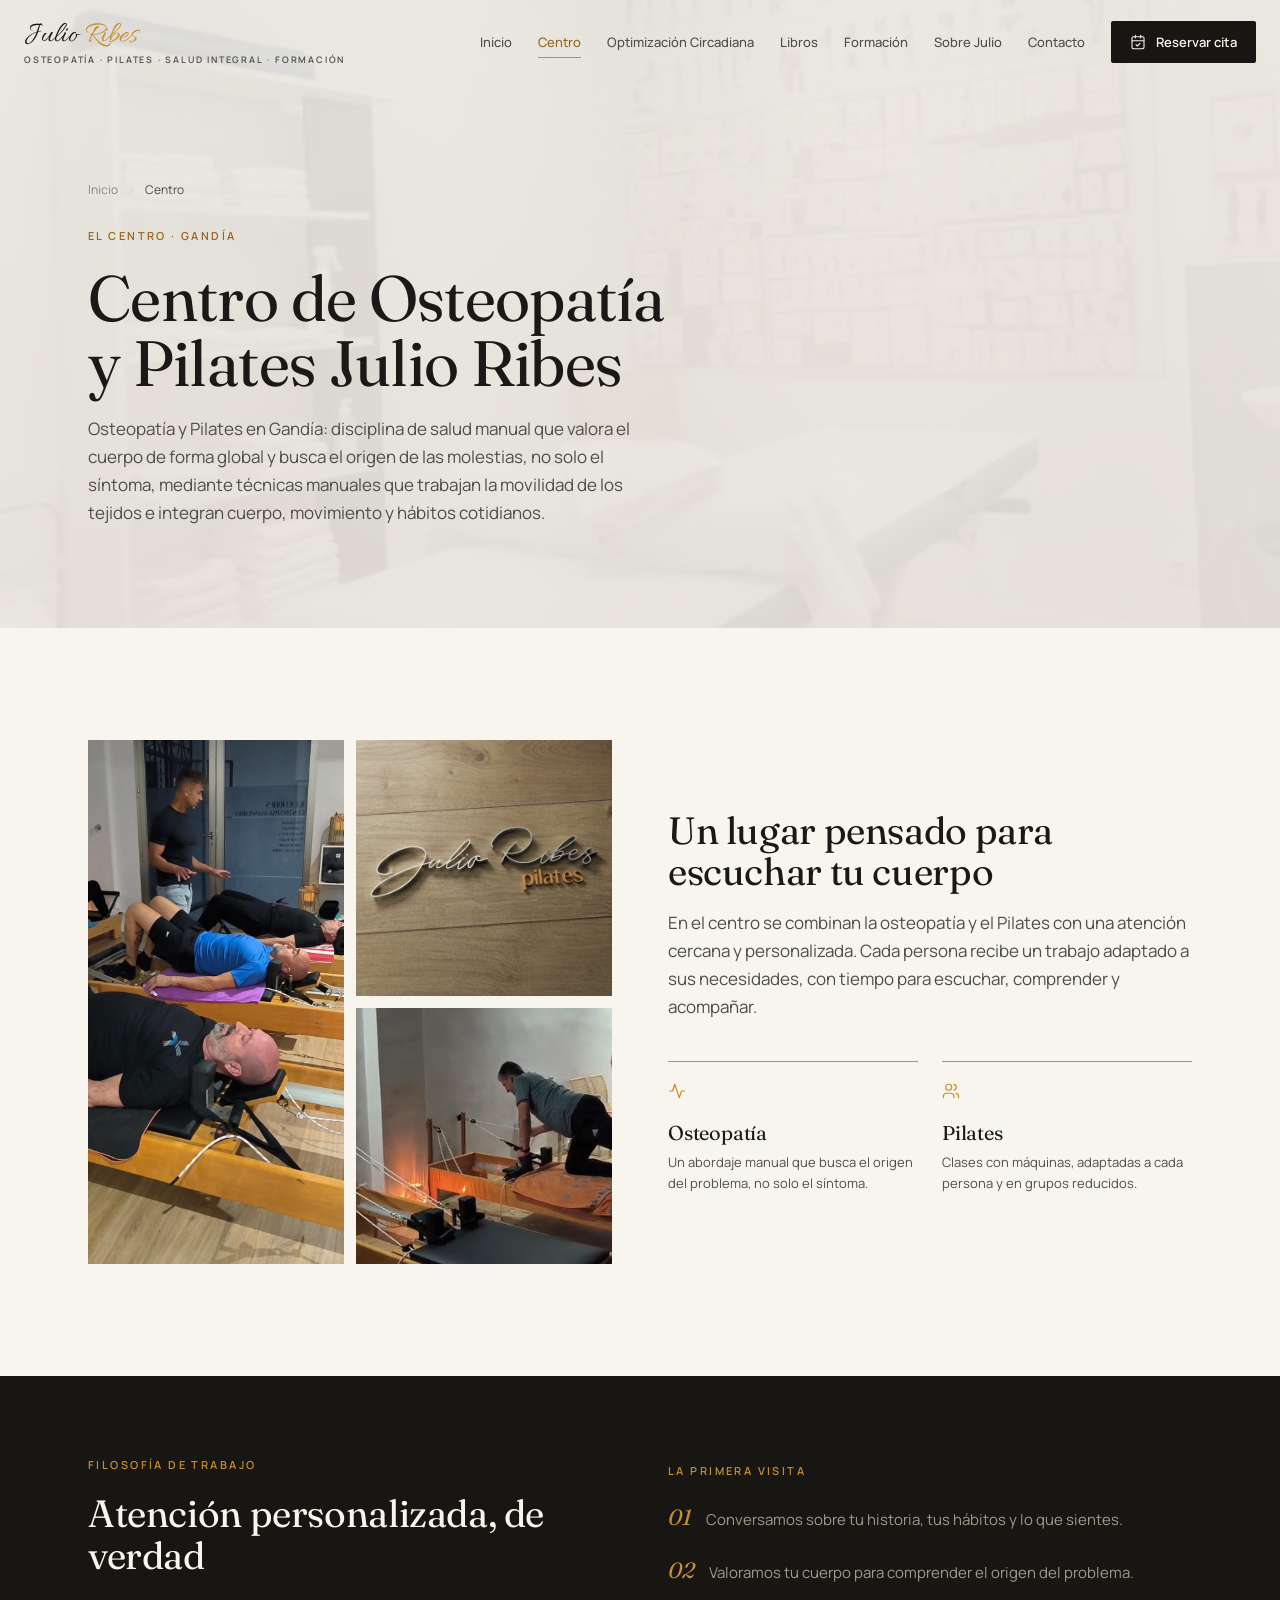
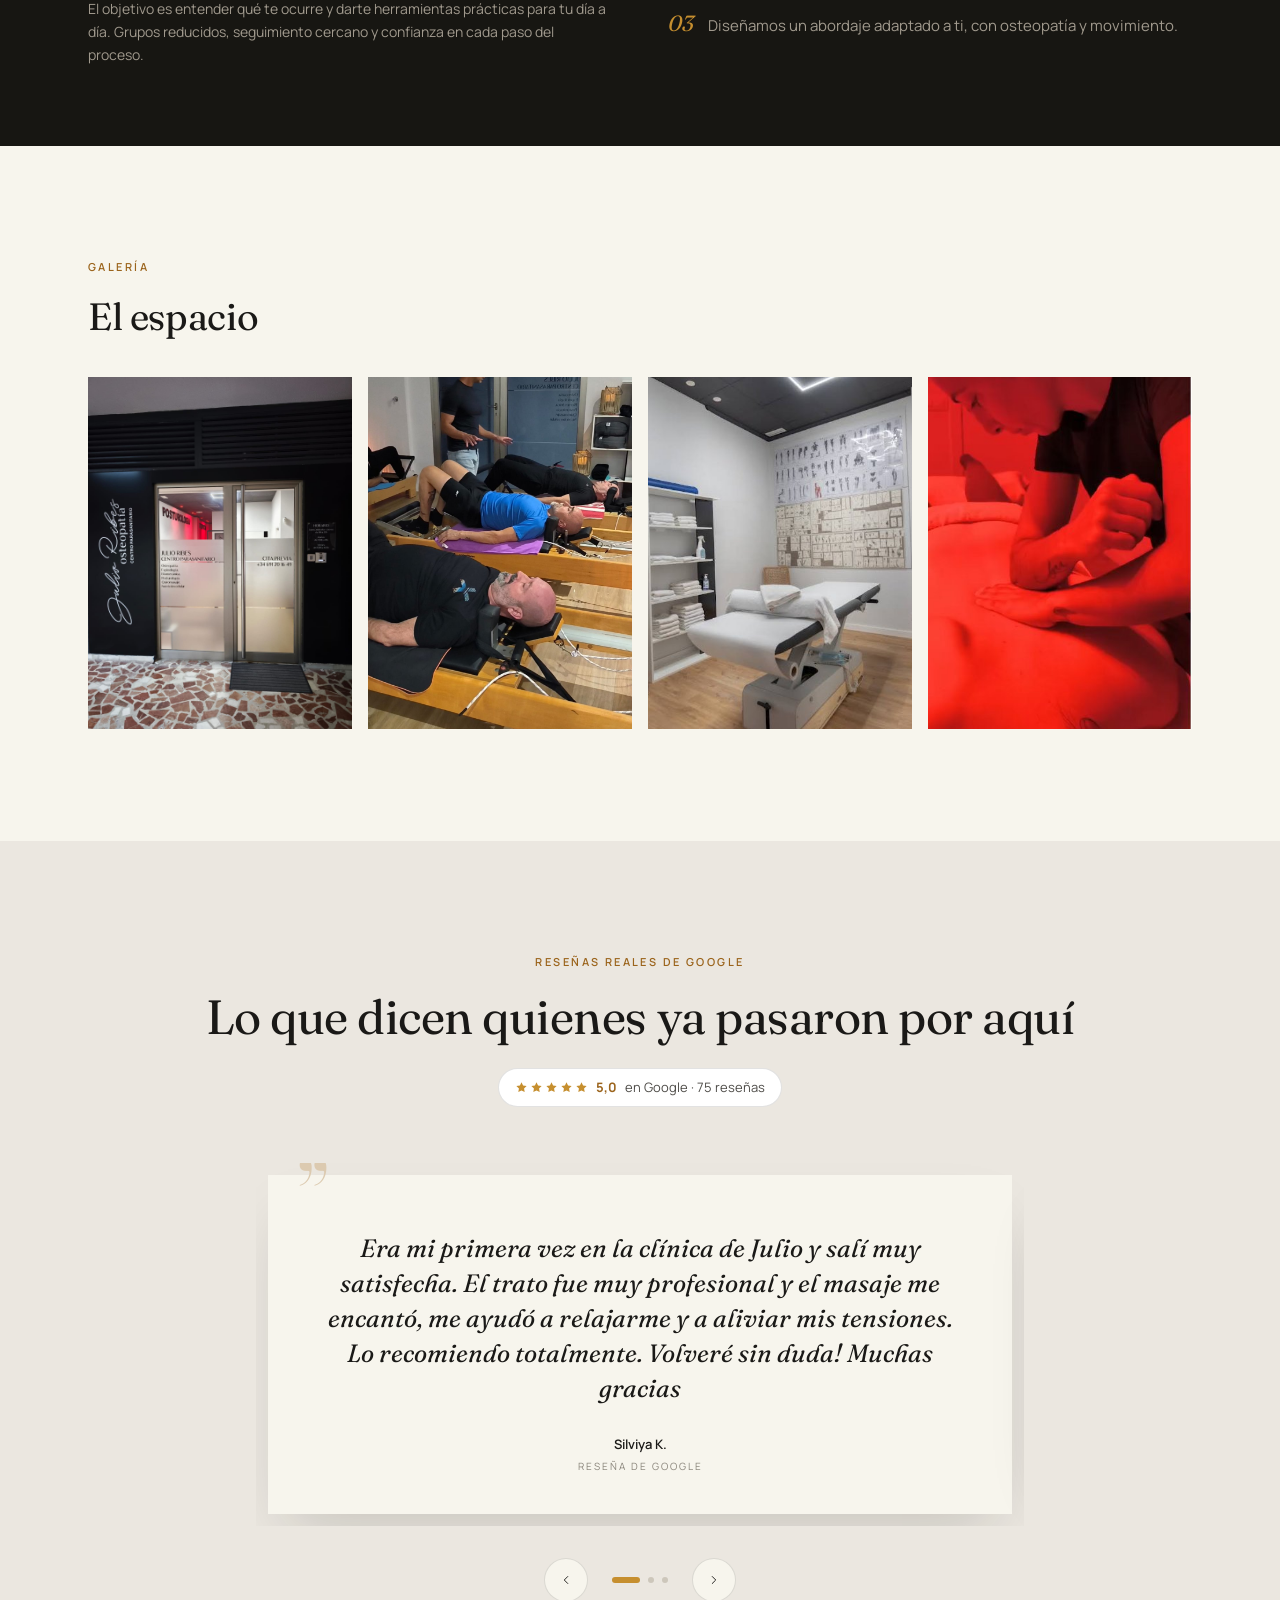
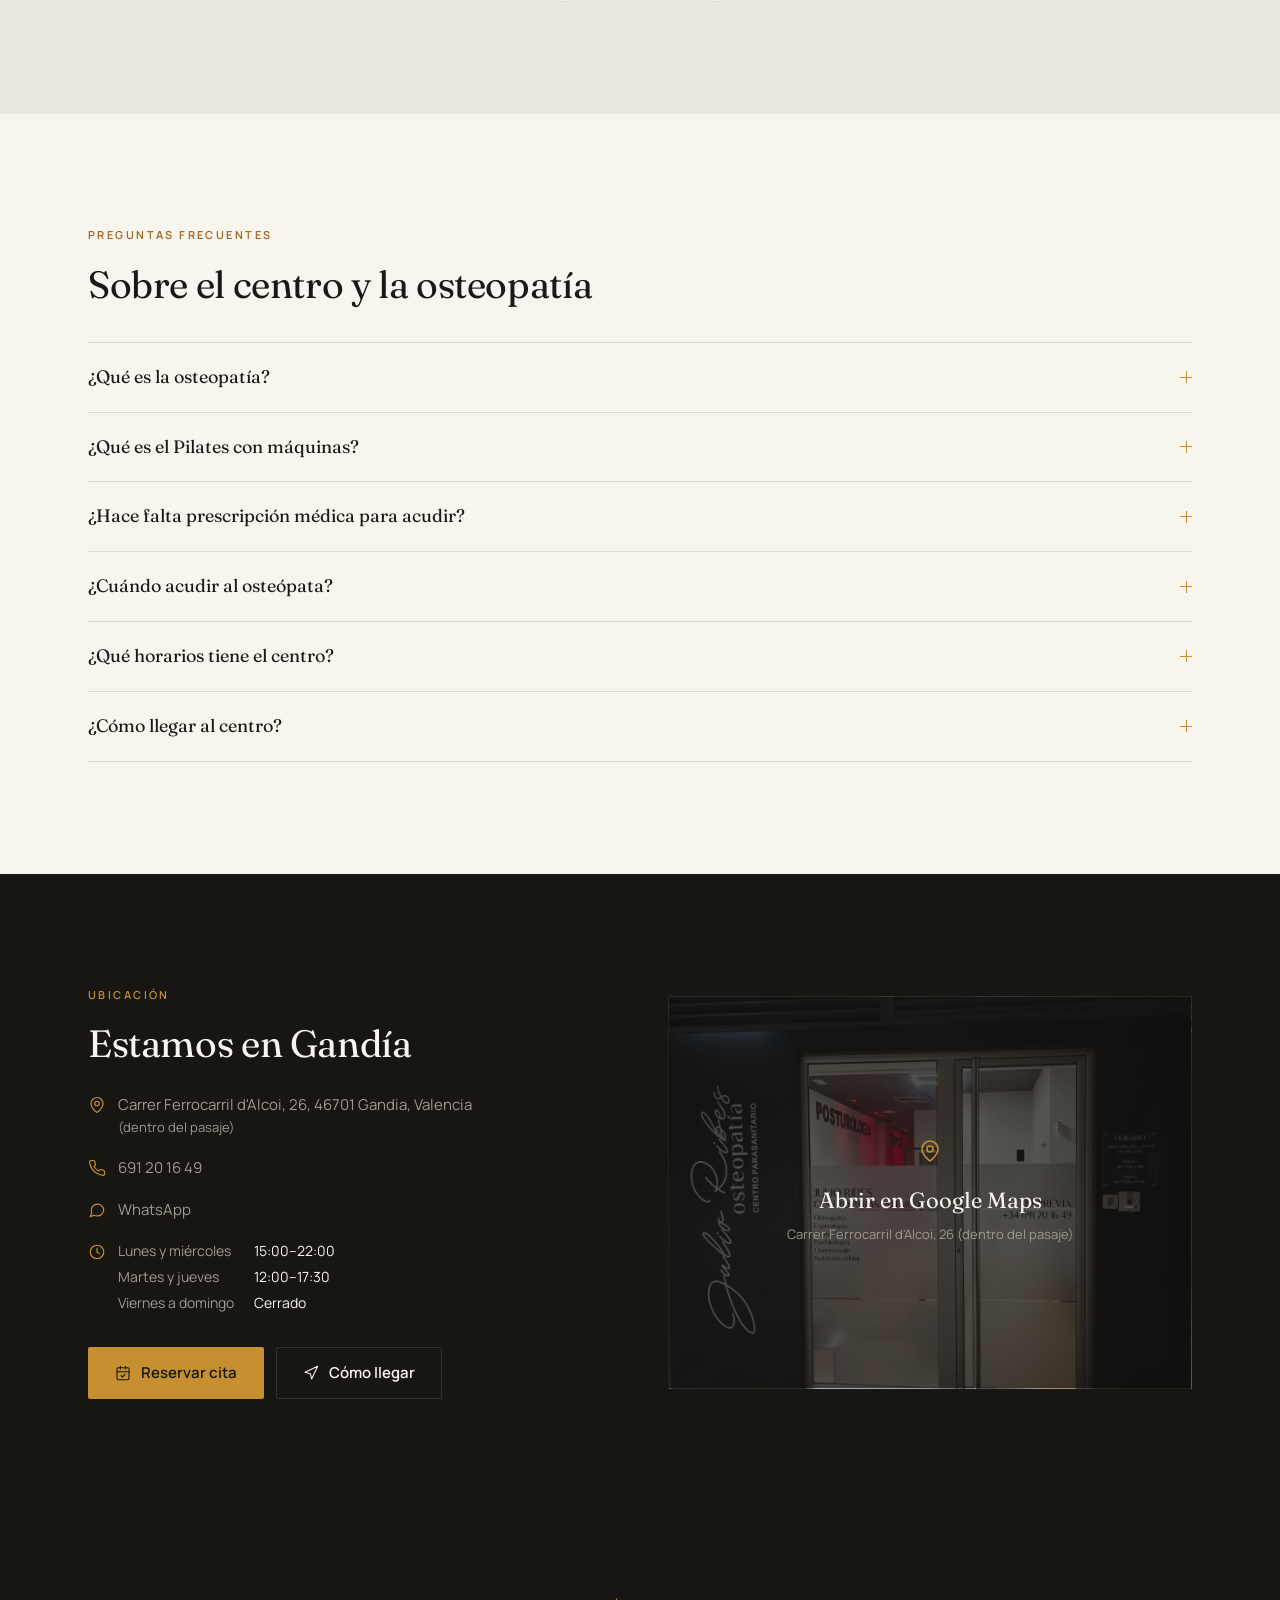
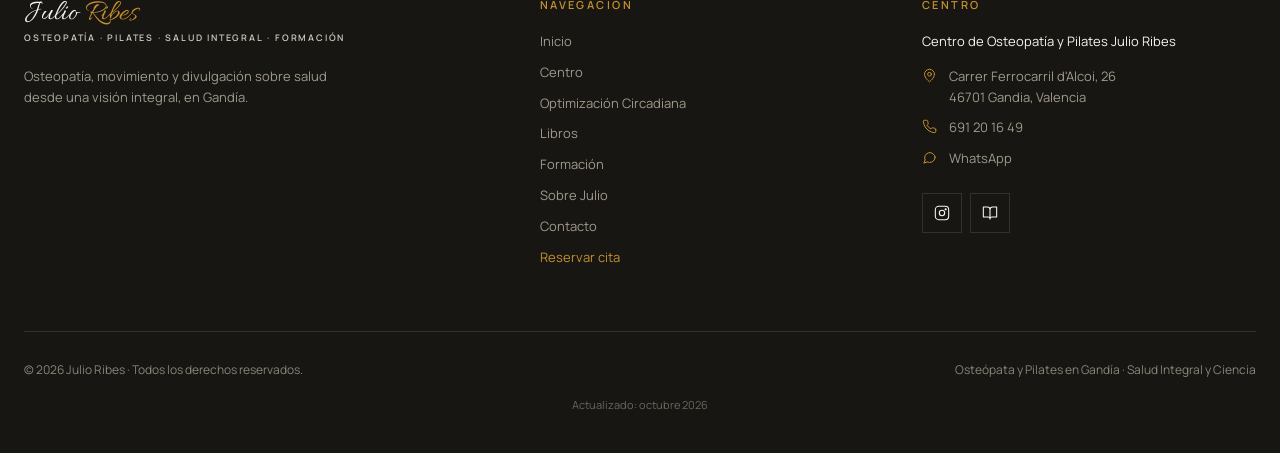
==== commit 300603f6: "Horarios del centro, ficha de Google Business y página de autor en Amazon - Horario visible en Centr" ====
--- a/centro.html
+++ b/centro.html
@@ -5,11 +5,216 @@
   <meta name="viewport" content="width=device-width, initial-scale=1.0">
   <title>Centro de Osteopatía y Pilates Julio Ribes · Gandía</title>
   <meta name="description" content="Osteopatía y Pilates con máquinas en grupos reducidos en Gandía. Atención personalizada en el Centro de Osteopatía y Pilates Julio Ribes.">
+  <link rel="canonical" href="https://julioribes.es/centro.html">
+  <meta property="og:type" content="website">
+  <meta property="og:locale" content="es_ES">
+  <meta property="og:site_name" content="Julio Ribes">
+  <meta property="og:url" content="https://julioribes.es/centro.html">
+  <meta property="og:title" content="Centro de Osteopatía y Pilates Julio Ribes · Gandía">
+  <meta property="og:description" content="Osteopatía y Pilates con máquinas en grupos reducidos en Gandía. Atención personalizada en el Centro de Osteopatía y Pilates Julio Ribes.">
+  <meta property="og:image" content="https://julioribes.es/assets/centro-entrada.jpg">
+  <meta name="twitter:card" content="summary_large_image">
+  <meta name="twitter:title" content="Centro de Osteopatía y Pilates Julio Ribes · Gandía">
+  <meta name="twitter:description" content="Osteopatía y Pilates con máquinas en grupos reducidos en Gandía. Atención personalizada en el Centro de Osteopatía y Pilates Julio Ribes.">
+  <meta name="twitter:image" content="https://julioribes.es/assets/centro-entrada.jpg">
   <link rel="icon" type="image/jpeg" href="assets/favicon.jpg">
   <link rel="preconnect" href="https://fonts.googleapis.com">
   <link rel="preconnect" href="https://fonts.gstatic.com" crossorigin>
   <link href="https://fonts.googleapis.com/css2?family=Allura&family=Fraunces:ital,opsz,wght@0,9..144,400;1,9..144,400&family=Manrope:wght@400;500;600&display=swap" rel="stylesheet">
   <link rel="stylesheet" href="styles.css">
+  <script type="application/ld+json">
+{
+  "@context": "https://schema.org",
+  "@graph": [
+    {
+      "@type": "MedicalBusiness",
+      "@id": "https://julioribes.es/#centro",
+      "name": "Centro de Osteopatía y Pilates Julio Ribes",
+      "url": "https://julioribes.es/centro.html",
+      "image": "https://julioribes.es/assets/centro-entrada.jpg",
+      "telephone": "+34691201649",
+      "address": {
+        "@type": "PostalAddress",
+        "streetAddress": "Carrer Ferrocarril d'Alcoi, 26",
+        "addressLocality": "Gandia",
+        "addressRegion": "Valencia",
+        "postalCode": "46701",
+        "addressCountry": "ES"
+      },
+      "hasMap": "https://www.google.com/maps/search/?api=1&query=Carrer+Ferrocarril+d%27Alcoi+26%2C+46701+Gandia",
+      "openingHoursSpecification": [
+        {
+          "@type": "OpeningHoursSpecification",
+          "dayOfWeek": [
+            "Monday",
+            "Wednesday"
+          ],
+          "opens": "15:00",
+          "closes": "22:00"
+        },
+        {
+          "@type": "OpeningHoursSpecification",
+          "dayOfWeek": [
+            "Tuesday",
+            "Thursday"
+          ],
+          "opens": "12:00",
+          "closes": "17:30"
+        }
+      ],
+      "founder": {
+        "@id": "https://julioribes.es/#julio-ribes"
+      },
+      "employee": {
+        "@id": "https://julioribes.es/#julio-ribes"
+      },
+      "medicalSpecialty": "Osteopathic",
+      "aggregateRating": {
+        "@type": "AggregateRating",
+        "ratingValue": "5.0",
+        "bestRating": "5",
+        "reviewCount": "75"
+      },
+      "review": [
+        {
+          "@type": "Review",
+          "author": {
+            "@type": "Person",
+            "name": "Silviya K."
+          },
+          "reviewBody": "Era mi primera vez en la clínica de Julio y salí muy satisfecha. El trato fue muy profesional y el masaje me encantó, me ayudó a relajarme y a aliviar mis tensiones. Lo recomiendo totalmente. Volveré sin duda! Muchas gracias",
+          "reviewRating": {
+            "@type": "Rating",
+            "ratingValue": "5",
+            "bestRating": "5"
+          },
+          "itemReviewed": {
+            "@id": "https://julioribes.es/#centro"
+          },
+          "publisher": {
+            "@type": "Organization",
+            "name": "Google"
+          }
+        },
+        {
+          "@type": "Review",
+          "author": {
+            "@type": "Person",
+            "name": "Susana T."
+          },
+          "reviewBody": "Julio es un gran profesional que encuentra de donde viene el problema para dar la mejor solución. No ha fallado en ninguno de mis diagnósticos y para mi, tanto él como su equipo son los mejores. Recomendable al 100000%",
+          "reviewRating": {
+            "@type": "Rating",
+            "ratingValue": "5",
+            "bestRating": "5"
+          },
+          "itemReviewed": {
+            "@id": "https://julioribes.es/#centro"
+          },
+          "publisher": {
+            "@type": "Organization",
+            "name": "Google"
+          }
+        },
+        {
+          "@type": "Review",
+          "author": {
+            "@type": "Person",
+            "name": "Debora A."
+          },
+          "reviewBody": "Son muy buenos. Siempre atentos y ofreciendo lo mejor. Cuidándote hasta el último detalle. Son muchos años ya, y estoy encantada. Recomiendo 100% a estos increíbles profesionales.",
+          "reviewRating": {
+            "@type": "Rating",
+            "ratingValue": "5",
+            "bestRating": "5"
+          },
+          "itemReviewed": {
+            "@id": "https://julioribes.es/#centro"
+          },
+          "publisher": {
+            "@type": "Organization",
+            "name": "Google"
+          }
+        }
+      ],
+      "sameAs": [
+        "https://www.instagram.com/optimizacioncircadiana/",
+        "https://share.google/BN2RBKUk3tENMYUAp"
+      ]
+    },
+    {
+      "@type": "BreadcrumbList",
+      "itemListElement": [
+        {
+          "@type": "ListItem",
+          "position": 1,
+          "name": "Inicio",
+          "item": "https://julioribes.es/"
+        },
+        {
+          "@type": "ListItem",
+          "position": 2,
+          "name": "Centro",
+          "item": "https://julioribes.es/centro.html"
+        }
+      ]
+    },
+    {
+      "@type": "FAQPage",
+      "mainEntity": [
+        {
+          "@type": "Question",
+          "name": "¿Qué es la osteopatía?",
+          "acceptedAnswer": {
+            "@type": "Answer",
+            "text": "Una disciplina de salud manual que valora el cuerpo de forma global y busca el origen de las molestias, no solo el síntoma, mediante técnicas que trabajan la movilidad de los tejidos."
+          }
+        },
+        {
+          "@type": "Question",
+          "name": "¿Qué es el Pilates con máquinas?",
+          "acceptedAnswer": {
+            "@type": "Answer",
+            "text": "Un método de trabajo corporal sobre equipos como el reformer, que permite adaptar la resistencia y el apoyo a cada persona. En el centro se imparte en grupos reducidos."
+          }
+        },
+        {
+          "@type": "Question",
+          "name": "¿Hace falta prescripción médica para acudir?",
+          "acceptedAnswer": {
+            "@type": "Answer",
+            "text": "No. La osteopatía no requiere prescripción médica para acudir a una sesión."
+          }
+        },
+        {
+          "@type": "Question",
+          "name": "¿Cuándo acudir al osteópata?",
+          "acceptedAnswer": {
+            "@type": "Answer",
+            "text": "Ante dolor o limitación de movimiento, molestias recurrentes, tensión acumulada o como parte del cuidado y la prevención. En la primera visita valoramos tu caso y diseñamos un abordaje adaptado."
+          }
+        },
+        {
+          "@type": "Question",
+          "name": "¿Qué horarios tiene el centro?",
+          "acceptedAnswer": {
+            "@type": "Answer",
+            "text": "Lunes y miércoles de 15:00 a 22:00; martes y jueves de 12:00 a 17:30. Viernes, sábado y domingo cerrado. Reserva por WhatsApp o llamando al 691 20 16 49."
+          }
+        },
+        {
+          "@type": "Question",
+          "name": "¿Cómo llegar al centro?",
+          "acceptedAnswer": {
+            "@type": "Answer",
+            "text": "Estamos en Carrer Ferrocarril d'Alcoi, 26, 46701 Gandia, dentro del pasaje. Puedes abrir la ubicación en Google Maps desde el botón «Cómo llegar»."
+          }
+        }
+      ]
+    }
+  ]
+}
+  </script>
 </head>
 <body>
   <header class="site-header site-header--overlay">
@@ -158,7 +363,7 @@
           </details>
           <details class="faq__item">
             <summary class="faq__question">¿Qué horarios tiene el centro?<span class="faq__icon" aria-hidden="true"></span></summary>
-            <div class="faq__answer"><p>Consulta disponibilidad y horarios por WhatsApp o llamando al 691 20 16 49; te ayudamos a encontrar tu hueco.</p></div>
+            <div class="faq__answer"><p>Lunes y miércoles de 15:00 a 22:00; martes y jueves de 12:00 a 17:30. Viernes, sábado y domingo cerrado. Reserva por WhatsApp o llamando al 691 20 16 49.</p></div>
           </details>
           <details class="faq__item">
             <summary class="faq__question">¿Cómo llegar al centro?<span class="faq__icon" aria-hidden="true"></span></summary>
@@ -177,6 +382,7 @@
             <li><svg class="icon" viewBox="0 0 24 24" aria-hidden="true"><path d="M20 10c0 6-8 12-8 12s-8-6-8-12a8 8 0 0 1 16 0z"/><circle cx="12" cy="10" r="3"/></svg><span>Carrer Ferrocarril d'Alcoi, 26, 46701 Gandia, Valencia<small>(dentro del pasaje)</small></span></li>
             <li><svg class="icon" viewBox="0 0 24 24" aria-hidden="true"><path d="M22 16.9v3a2 2 0 0 1-2.2 2 19.8 19.8 0 0 1-8.6-3.1 19.5 19.5 0 0 1-6-6A19.8 19.8 0 0 1 2.1 4.2 2 2 0 0 1 4.1 2h3a2 2 0 0 1 2 1.7c.1 1 .4 1.9.7 2.8a2 2 0 0 1-.5 2.1L8.1 9.9a16 16 0 0 0 6 6l1.3-1.3a2 2 0 0 1 2.1-.4c.9.3 1.8.6 2.8.7a2 2 0 0 1 1.7 2z"/></svg><a href="tel:+34691201649">691 20 16 49</a></li>
             <li><svg class="icon" viewBox="0 0 24 24" aria-hidden="true"><path d="M21 11.5a8.4 8.4 0 0 1-9 8.4 8.6 8.6 0 0 1-3.8-.9L3 21l2-5a8.4 8.4 0 1 1 16-4.5z"/></svg><a href="https://wa.me/34691201649" target="_blank" rel="noopener">WhatsApp</a></li>
+            <li><svg class="icon" viewBox="0 0 24 24" aria-hidden="true"><circle cx="12" cy="12" r="9"/><path d="M12 7v5l3 2"/></svg><span class="hours"><span>Lunes y miércoles</span><span>15:00–22:00</span><span>Martes y jueves</span><span>12:00–17:30</span><span>Viernes a domingo</span><span>Cerrado</span></span></li>
           </ul>
           <div class="btn-group">
             <a class="btn btn--gold" href="reservar.html"><svg class="icon" viewBox="0 0 24 24" aria-hidden="true"><rect x="3" y="4" width="18" height="18" rx="2"/><path d="M16 2v4M8 2v4M3 10h18M9 16l2 2 4-4"/></svg> Reservar cita</a>
@@ -223,7 +429,7 @@
           </ul>
           <div class="social">
             <a href="https://www.instagram.com/optimizacioncircadiana/" target="_blank" rel="noopener" aria-label="Instagram de Optimización Circadiana"><svg class="icon" viewBox="0 0 24 24" aria-hidden="true"><rect x="2" y="2" width="20" height="20" rx="5"/><circle cx="12" cy="12" r="4"/><circle cx="17.5" cy="6.5" r=".8" fill="currentColor"/></svg></a>
-            <a href="https://www.amazon.es/s?k=Julio+Ribes" target="_blank" rel="noopener" aria-label="Libros de Julio Ribes en Amazon"><svg class="icon" viewBox="0 0 24 24" aria-hidden="true"><path d="M2 3h6a4 4 0 0 1 4 4v14a3 3 0 0 0-3-3H2zM22 3h-6a4 4 0 0 0-4 4v14a3 3 0 0 1 3-3h7z"/></svg></a>
+            <a href="https://www.amazon.es/Julio-Ribes/e/B0F91G8CJY" target="_blank" rel="noopener" aria-label="Libros de Julio Ribes en Amazon"><svg class="icon" viewBox="0 0 24 24" aria-hidden="true"><path d="M2 3h6a4 4 0 0 1 4 4v14a3 3 0 0 0-3-3H2zM22 3h-6a4 4 0 0 0-4 4v14a3 3 0 0 1 3-3h7z"/></svg></a>
           </div>
         </div>
       </div>
--- a/styles.css
+++ b/styles.css
@@ -2444,3 +2444,25 @@
     inset: -12px -12px 24px 20px;
   }
 }
+
+/* --------------------------------------------------------------------------
+   19. Horario
+   -------------------------------------------------------------------------- */
+.hours {
+  display: grid;
+  grid-template-columns: max-content max-content;
+  gap: 4px 20px;
+  font-size: 14px;
+}
+
+.hours span:nth-child(even) {
+  color: var(--ink);
+}
+
+.section--dark .hours span:nth-child(even) {
+  color: var(--cream);
+}
+
+.contact-row .hours {
+  margin-top: 6px;
+}
